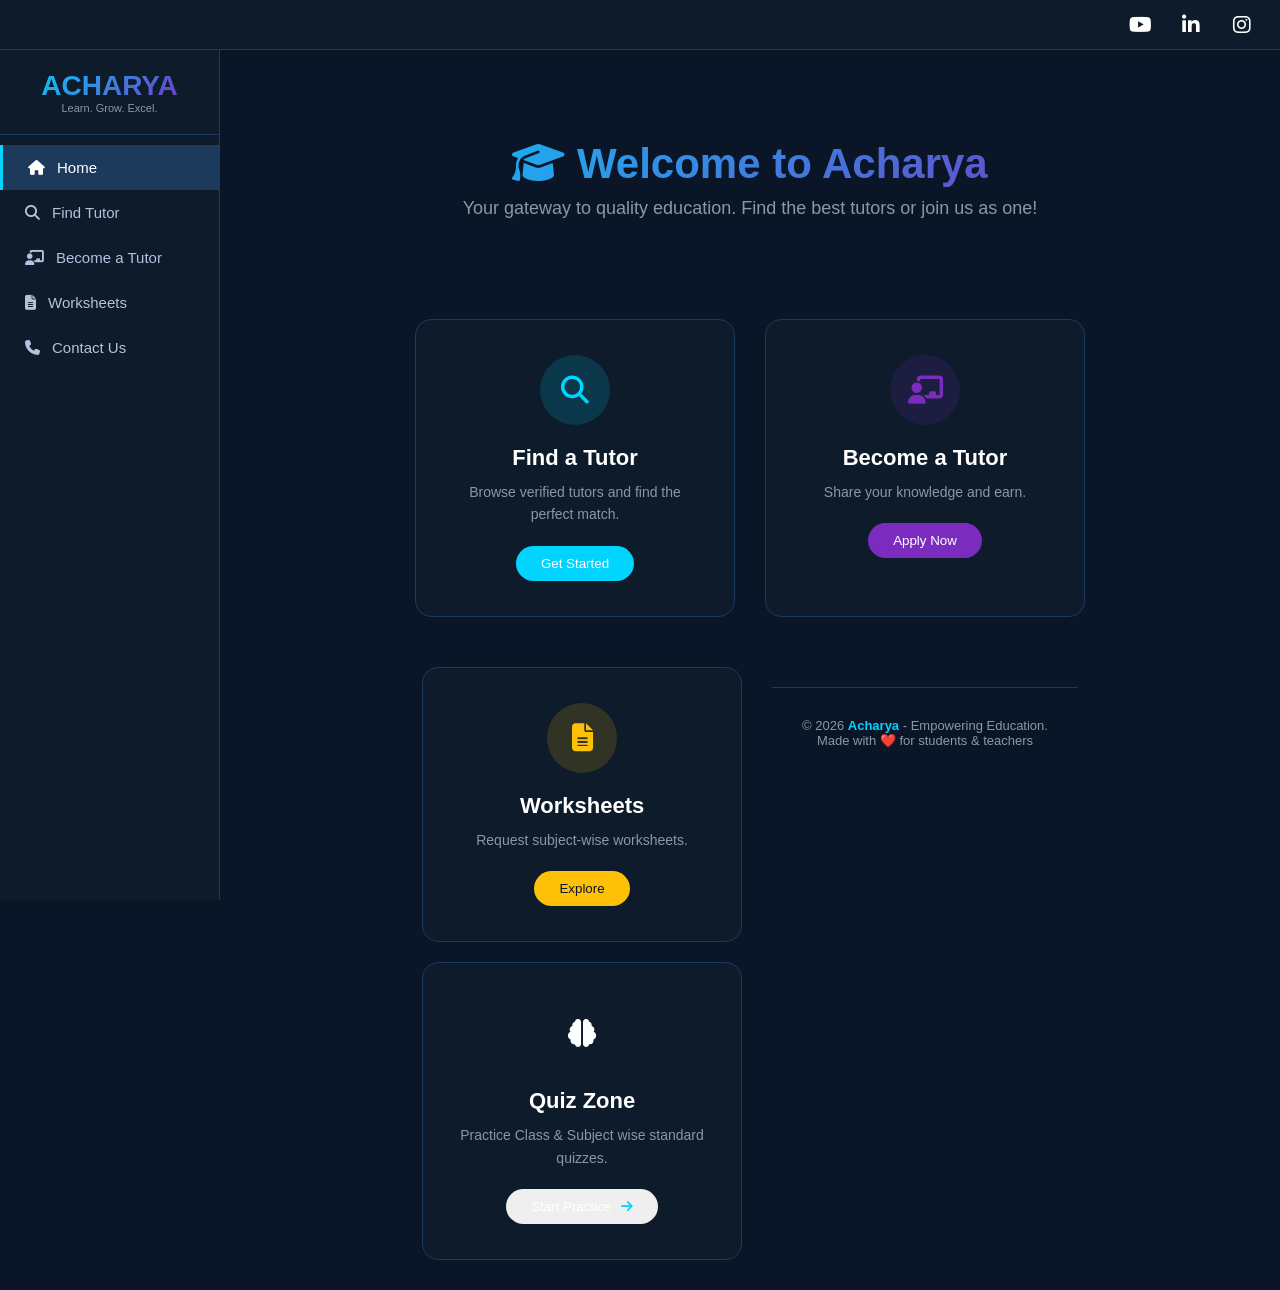
==== index.html @ 7b381f6d "Update index.html" ====
<!DOCTYPE html>
<html lang="en">
<head>
<meta charset="UTF-8">
<meta name="viewport" content="width=device-width, initial-scale=1.0">
<title>Acharya Tutors - Tutor in Lucknow & Online Tuition All Over India</title>
<meta name="description" content="Acharya Tutors provides trusted tutors in Lucknow and online tuition all over India for school students. Contact us for home tuition and study support.">
<link rel="stylesheet" href="https://cdnjs.cloudflare.com/ajax/libs/font-awesome/6.5.0/css/all.min.css">

<style>
*{margin:0;padding:0;box-sizing:border-box}
body{font-family:Segoe UI,Tahoma,sans-serif;background:#0a1628;color:#fff;min-height:100vh;overflow-x:hidden}
.top-bar{position:fixed;top:0;left:0;right:0;height:50px;background:#0d1b2a;display:flex;align-items:center;justify-content:flex-end;padding:0 20px;z-index:1000;border-bottom:1px solid #1b3a5c;gap:15px}
.top-bar a{color:#fff;font-size:20px;width:36px;height:36px;display:flex;align-items:center;justify-content:center;border-radius:50%;text-decoration:none}
.top-bar a:hover{transform:scale(1.2)}
.sidebar{position:fixed;left:0;top:50px;width:220px;height:calc(100vh - 50px);background:#0d1b2a;border-right:1px solid #1b3a5c;padding:20px 0;z-index:999;transition:.3s}
.logo{text-align:center;padding:0 20px 20px;border-bottom:1px solid #1b3a5c;margin-bottom:10px}
.logo h1{font-size:28px;background:linear-gradient(135deg,#00d4ff,#7b2cbf);-webkit-background-clip:text;-webkit-text-fill-color:transparent}
.logo p{font-size:11px;color:#8899a6}
.nav-item{display:flex;align-items:center;padding:14px 25px;cursor:pointer;color:#b0c4de;font-size:15px;gap:12px}
.nav-item:hover,.nav-item.active{background:#1b3a5c;color:#fff;border-left:3px solid #00d4ff}
.main-content{margin-left:220px;margin-top:50px;padding:30px;min-height:calc(100vh - 50px)}
.section{display:none}
.section.active{display:block}
.hero{text-align:center;padding:60px 20px}
.hero h2{font-size:42px;margin-bottom:10px;background:linear-gradient(135deg,#00d4ff,#7b2cbf);-webkit-background-clip:text;-webkit-text-fill-color:transparent}
.hero p{font-size:18px;color:#8899a6;margin-bottom:40px}
.cards-container{display:flex;justify-content:center;gap:30px;flex-wrap:wrap}
.card{background:#0d1b2a;border:1px solid #1b3a5c;border-radius:16px;padding:35px 30px;width:320px;text-align:center;cursor:pointer}
.card:hover{transform:translateY(-8px);border-color:#00d4ff}
.card-icon{width:70px;height:70px;border-radius:50%;display:flex;align-items:center;justify-content:center;margin:0 auto 20px;font-size:28px}
.card-find .card-icon{background:rgba(0,212,255,.15);color:#00d4ff}
.card-become .card-icon{background:rgba(123,44,191,.15);color:#7b2cbf}
.card-worksheet .card-icon{background:rgba(255,193,7,.15);color:#ffc107}
.card h3{font-size:22px;margin-bottom:10px}
.card p{color:#8899a6;font-size:14px;line-height:1.6}
.card-btn{margin-top:20px;padding:10px 25px;border:none;border-radius:25px;color:#fff;cursor:pointer}
.card-find .card-btn{background:#00d4ff}
.card-become .card-btn{background:#7b2cbf}
.card-worksheet .card-btn{background:#ffc107;color:#0a1628}
.form-container{max-width:500px;margin:0 auto;background:#0d1b2a;border:1px solid #1b3a5c;border-radius:16px;padding:35px}
.form-container h2{text-align:center;margin-bottom:25px;font-size:26px}
.form-group{margin-bottom:18px}
.form-group label{display:block;margin-bottom:6px;color:#b0c4de;font-size:14px}
.form-group input,.form-group select,.form-group textarea{width:100%;padding:12px 15px;border:1px solid #1b3a5c;border-radius:10px;background:#0a1628;color:#fff;font-size:14px}
.form-group textarea{min-height:80px}
.subjects-box{display:flex;flex-direction:column;gap:10px}
.subjects-box label{display:flex;align-items:center;justify-content:space-between;width:100%;padding:10px 12px;background:#0a1628;border:1px solid #1b3a5c;border-radius:10px;color:#fff}
.subjects-box input[type="checkbox"]{width:18px;height:18px}
.submit-btn{width:100%;padding:14px;border:none;border-radius:10px;background:linear-gradient(135deg,#00d4ff,#7b2cbf);color:#fff;font-size:16px;font-weight:600;cursor:pointer;margin-top:10px}
.back-btn{display:inline-flex;align-items:center;gap:8px;color:#8899a6;cursor:pointer;margin-bottom:20px;font-size:14px}
.worksheet-hero{text-align:center;padding:40px 20px}
.worksheet-hero h2{font-size:36px;margin-bottom:10px}
.worksheet-hero p{color:#8899a6;margin-bottom:30px}
.subjects-grid{display:grid;grid-template-columns:repeat(auto-fit,minmax(150px,1fr));gap:15px;max-width:900px;margin:0 auto 30px}
.subject-card{background:#0d1b2a;border:1px solid #1b3a5c;border-radius:12px;padding:20px;text-align:center;cursor:pointer}
.subject-card:hover{border-color:#ffc107;transform:scale(1.05)}
.subject-card i{font-size:28px;margin-bottom:8px;display:block}
.menu-toggle{display:none;position:fixed;top:55px;left:15px;z-index:1001;background:#1b3a5c;border:none;color:#fff;width:40px;height:40px;border-radius:8px;font-size:18px}
.footer{text-align:center;padding:30px;color:#8899a6;font-size:13px;border-top:1px solid #1b3a5c;margin-top:40px}
@media(max-width:768px){
.sidebar{transform:translateX(-100%)}
.sidebar.open{transform:translateX(0)}
.main-content{margin-left:0;padding:80px 15px 25px}
.menu-toggle{display:flex;align-items:center;justify-content:center}
.hero h2{font-size:28px}
.card{width:100%;max-width:350px}
}
</style>
</head>

<body>

<div class="top-bar">
<a href="https://youtube.com" target="_blank"><i class="fab fa-youtube"></i></a>
<a href="https://linkedin.com" target="_blank"><i class="fab fa-linkedin-in"></i></a>
<a href="https://instagram.com" target="_blank"><i class="fab fa-instagram"></i></a>
</div>

<button class="menu-toggle" onclick="toggleSidebar()"><i class="fas fa-bars"></i></button>

<div class="sidebar" id="sidebar">
<div class="logo"><h1>ACHARYA</h1><p>Learn. Grow. Excel.</p></div>
<div class="nav-item active" onclick="showSection('home')"><i class="fas fa-home"></i> Home</div>
<div class="nav-item" onclick="showSection('find-tutor')"><i class="fas fa-search"></i> Find Tutor</div>
<div class="nav-item" onclick="showSection('become-tutor')"><i class="fas fa-chalkboard-teacher"></i> Become a Tutor</div>
<div class="nav-item" onclick="showSection('worksheet')"><i class="fas fa-file-alt"></i> Worksheets</div>
<div class="nav-item" onclick="showSection('contact')"><i class="fas fa-phone"></i> Contact Us</div>
</div>

<div class="main-content">

<div class="section active" id="home">
<div class="hero">
<h2><i class="fas fa-graduation-cap"></i> Welcome to Acharya</h2>
<p>Your gateway to quality education. Find the best tutors or join us as one!</p>
</div>

<div class="cards-container">
<div class="card card-find" onclick="showSection('find-tutor')">
<div class="card-icon"><i class="fas fa-search"></i></div>
<h3>Find a Tutor</h3>
<p>Browse verified tutors and find the perfect match.</p>
<button class="card-btn">Get Started</button>
</div>

<div class="card card-become" onclick="showSection('become-tutor')">
<div class="card-icon"><i class="fas fa-chalkboard-teacher"></i></div>
<h3>Become a Tutor</h3>
<p>Share your knowledge and earn.</p>
<button class="card-btn">Apply Now</button>
</div>

<div class="services-grid" style="display: grid; grid-template-columns: repeat(auto-fit, minmax(250px, 1fr)); gap: 20px; margin-top: 20px;">
        
        <div class="card card-worksheet" onclick="showSection('worksheet')">
            <div class="card-icon"><i class="fas fa-file-alt"></i></div>
            <h3>Worksheets</h3>
            <p>Request subject-wise worksheets.</p>
            <button class="card-btn">Explore</button>
        </div>

        <div class="card card-quiz" onclick="window.location.href='quiz-portal.html'">
            <div class="card-icon"><i class="fas fa-brain"></i></div>
            <h3>Quiz Zone</h3>
            <p>Practice Class & Subject wise standard quizzes.</p>
            <button class="card-btn">Start Practice <i class="fas fa-arrow-right" style="margin-left: 6px; color: #00d4ff;"></i></button>
        </div>

    </div>
<div class="section" id="find-tutor">
<div class="back-btn" onclick="showSection('home')"><i class="fas fa-arrow-left"></i> Back to Home</div>
<div class="form-container">
<h2><i class="fas fa-search" style="color:#00d4ff"></i> Find a Tutor</h2>

<form onsubmit="handleFindTutor(event)">
<div class="form-group"><label>Your Name</label><input type="text" id="ft-name" required></div>
<div class="form-group"><label>Mobile Number</label><input type="tel" id="ft-mobile" required></div>

<div class="form-group">
<label>Subject Required</label>
<div class="subjects-box">
<label>Mathematics <input type="checkbox" name="ft_subject" value="Mathematics"></label>
<label>Science <input type="checkbox" name="ft_subject" value="Science"></label>
<label>English <input type="checkbox" name="ft_subject" value="English"></label>
<label>Hindi <input type="checkbox" name="ft_subject" value="Hindi"></label>
<label>Social Science <input type="checkbox" name="ft_subject" value="Social Science"></label>
<label>Computer Science <input type="checkbox" name="ft_subject" value="Computer Science"></label>
<label>Accounts <input type="checkbox" name="ft_subject" value="Accounts"></label>
<label>Commerce <input type="checkbox" name="ft_subject" value="Commerce"></label>
<label>Business Studies <input type="checkbox" name="ft_subject" value="Business Studies"></label>
<label>EVS <input type="checkbox" name="ft_subject" value="EVS"></label>
<label>Olympiad <input type="checkbox" name="ft_subject" value="Olympiad"></label>
<label>Competitive Exams <input type="checkbox" name="ft_subject" value="Competitive Exams"></label>
<label>Other <input type="checkbox" name="ft_subject" value="Other"></label>
</div>
</div>

<div class="form-group">
<label>Class / Grade / Exam</label>
<select id="ft-class" required>
<option value="">Select Class / Exam</option>
<option>Nursery</option>
<option>KG</option>
<option>Class 1-5</option>
<option>Class 6-8</option>
<option>Class 9-10</option>
<option>Class 11-12</option>
<option>IIT JEE</option>
<option>NEET</option>
<option>CUET</option>
<option>NDA</option>
<option>Olympiad</option>
<option>Competitive Exams</option>
<option>College</option>
<option>Other</option>
</select>
</div>

<div class="form-group"><label>Location / Address</label><input type="text" id="ft-location" required></div>
<div class="form-group"><label>Additional Requirements</label><textarea id="ft-message"></textarea></div>
<button type="submit" class="submit-btn"><i class="fab fa-whatsapp"></i> Apply via WhatsApp</button>
</form>
</div>
</div>

<div class="section" id="become-tutor">
<div class="back-btn" onclick="showSection('home')"><i class="fas fa-arrow-left"></i> Back to Home</div>
<div class="form-container">
<h2><i class="fas fa-chalkboard-teacher" style="color:#7b2cbf"></i> Become a Tutor</h2>

<form onsubmit="handleBecomeTutor(event)">
<div class="form-group"><label>Full Name</label><input type="text" id="bt-name" required></div>
<div class="form-group"><label>Mobile Number</label><input type="tel" id="bt-mobile" required></div>
<div class="form-group"><label>Email ID</label><input type="email" id="bt-email" required></div>

<div class="form-group">
<label>Highest Qualification</label>
<select id="bt-qualification" required>
<option value="">Select Qualification</option>
<option>12th Pass</option>
<option>Graduate</option>
<option>Post Graduate</option>
<option>B.Ed</option>
<option>M.Ed</option>
<option>PhD</option>
<option>Other</option>
</select>
</div>

<div class="form-group"><label>Subjects You Can Teach</label><input type="text" id="bt-subjects" required></div>
<div class="form-group"><label>Classes You Can Teach</label><input type="text" id="bt-classes" required></div>
<div class="form-group"><label>Your Location</label><input type="text" id="bt-location" required></div>
<div class="form-group"><label>About Yourself</label><textarea id="bt-about"></textarea></div>
<button type="submit" class="submit-btn"><i class="fab fa-whatsapp"></i> Apply via WhatsApp</button>
</form>
</div>
</div>

<div class="section" id="worksheet">
<div class="back-btn" onclick="showSection('home')"><i class="fas fa-arrow-left"></i> Back to Home</div>
<div class="worksheet-hero">
<h2><i class="fas fa-file-alt" style="color:#ffc107"></i> Worksheets</h2>
<p>Select subjects to request worksheets. We will send them via WhatsApp.</p>
</div>

<div class="subjects-grid">
<div class="subject-card" onclick="openWorksheetForm('Mathematics')"><i class="fas fa-calculator"></i><span>Mathematics</span></div>
<div class="subject-card" onclick="openWorksheetForm('Science')"><i class="fas fa-flask"></i><span>Science</span></div>
<div class="subject-card" onclick="openWorksheetForm('English')"><i class="fas fa-language"></i><span>English</span></div>
<div class="subject-card" onclick="openWorksheetForm('Hindi')"><i class="fas fa-font"></i><span>Hindi</span></div>
<div class="subject-card" onclick="openWorksheetForm('Social Science')"><i class="fas fa-globe-asia"></i><span>Social Science</span></div>
<div class="subject-card" onclick="openWorksheetForm('Computer')"><i class="fas fa-laptop-code"></i><span>Computer</span></div>
<div class="subject-card" onclick="openWorksheetForm('Accounts')"><i class="fas fa-calculator"></i><span>Accounts</span></div>
<div class="subject-card" onclick="openWorksheetForm('Commerce')"><i class="fas fa-store"></i><span>Commerce</span></div>
<div class="subject-card" onclick="openWorksheetForm('Business Studies')"><i class="fas fa-briefcase"></i><span>Business Studies</span></div>
<div class="subject-card" onclick="openWorksheetForm('EVS')"><i class="fas fa-leaf"></i><span>EVS</span></div>
<div class="subject-card" onclick="openWorksheetForm('Olympiad')"><i class="fas fa-medal"></i><span>Olympiad</span></div>
<div class="subject-card" onclick="openWorksheetForm('Competitive Exams')"><i class="fas fa-trophy"></i><span>Competitive Exams</span></div>
</div>

<div id="worksheet-form-container" class="form-container" style="display:none">
<h2>Request Worksheet</h2>
<form onsubmit="handleWorksheet(event)">
<div class="form-group"><label>Student Name</label><input type="text" id="ws-name" required></div>

<div class="form-group">
<label>Class / Exam</label>
<select id="ws-class" required>
<option value="">Select Class / Exam</option>
<option>Nursery</option>
<option>KG</option>
<option>Class 1</option>
<option>Class 2</option>
<option>Class 3</option>
<option>Class 4</option>
<option>Class 5</option>
<option>Class 6</option>
<option>Class 7</option>
<option>Class 8</option>
<option>Class 9</option>
<option>Class 10</option>
<option>Class 11</option>
<option>Class 12</option>
<option>IIT JEE</option>
<option>NEET</option>
<option>CUET</option>
<option>NDA</option>
<option>Olympiad</option>
<option>Competitive Exams</option>
<option>Other</option>
</select>
</div>

<div class="form-group"><label>School Name</label><input type="text" id="ws-school" required></div>
<div class="form-group"><label>Selected Subjects</label><input type="text" id="ws-subject" readonly required></div>
<div class="form-group"><label>Parent Mobile</label><input type="tel" id="ws-mobile" required></div>
<button type="submit" class="submit-btn"><i class="fab fa-whatsapp"></i> Send Request via WhatsApp</button>
</form>
</div>
</div>

<div class="section" id="contact">
<div class="back-btn" onclick="showSection('home')"><i class="fas fa-arrow-left"></i> Back to Home</div>
<div class="form-container">
<h2><i class="fas fa-phone" style="color:#00d4ff"></i> Contact Us</h2>
<div style="text-align:center">
<p style="color:#8899a6;margin-bottom:15px">Have questions? Reach out to us directly!</p>
<a href="https://wa.me/919196393002" target="_blank" style="display:inline-flex;align-items:center;gap:10px;background:#25d366;color:#fff;padding:12px 25px;border-radius:30px;text-decoration:none;font-weight:600">
<i class="fab fa-whatsapp"></i> Chat on WhatsApp
</a>
<p style="margin-top:20px;color:#8899a6">📞 +91 9196393002</p>
<p style="color:#8899a6">✉️ studywithacharya@gmail.com</p>
</div>
</div>
</div>

<div class="footer">
<p>© 2026 <strong style="color:#00d4ff">Acharya</strong> - Empowering Education.</p>
<p>Made with ❤️ for students & teachers</p>
</div>

</div>

<script>
const WHATSAPP_NUMBER = "919196393002";

function showSection(sectionId){
document.querySelectorAll('.section').forEach(s=>s.classList.remove('active'));
document.getElementById(sectionId).classList.add('active');
document.querySelectorAll('.nav-item').forEach(n=>n.classList.remove('active'));
const navMap={home:0,'find-tutor':1,'become-tutor':2,worksheet:3,contact:4};
const navItems=document.querySelectorAll('.nav-item');
if(navItems[navMap[sectionId]]) navItems[navMap[sectionId]].classList.add('active');
document.getElementById('sidebar').classList.remove('open');
window.scrollTo(0,0);
}

function toggleSidebar(){
document.getElementById('sidebar').classList.toggle('open');
}

function handleFindTutor(e){
e.preventDefault();
const name=document.getElementById('ft-name').value;
const mobile=document.getElementById('ft-mobile').value;
const subjects=Array.from(document.querySelectorAll('input[name="ft_subject"]:checked')).map(cb=>cb.value).join(', ');
const cls=document.getElementById('ft-class').value;
const location=document.getElementById('ft-location').value;
const message=document.getElementById('ft-message').value;

if(!subjects){
alert("Please select at least one subject");
return;
}

const text=`*Find Tutor Request - Acharya*

👤 *Name:* ${name}
📱 *Mobile:* ${mobile}
📚 *Subject:* ${subjects}
🏫 *Class / Exam:* ${cls}
📍 *Location:* ${location}
💬 *Requirements:* ${message || 'N/A'}

Please help me find a suitable tutor.`;

window.location.href="https://wa.me/"+WHATSAPP_NUMBER+"?text="+encodeURIComponent(text);
}

function handleBecomeTutor(e){
e.preventDefault();

const text=`*Become a Tutor Application - Acharya*

👤 *Name:* ${document.getElementById('bt-name').value}
📱 *Mobile:* ${document.getElementById('bt-mobile').value}
📧 *Email:* ${document.getElementById('bt-email').value}
🎓 *Qualification:* ${document.getElementById('bt-qualification').value}
📚 *Subjects:* ${document.getElementById('bt-subjects').value}
🏫 *Classes:* ${document.getElementById('bt-classes').value}
📍 *Location:* ${document.getElementById('bt-location').value}
💬 *About:* ${document.getElementById('bt-about').value || 'N/A'}

I want to join Acharya as a tutor.`;

window.location.href="https://wa.me/"+WHATSAPP_NUMBER+"?text="+encodeURIComponent(text);
}

let selectedWorksheetSubjects=[];

function openWorksheetForm(subject){
document.getElementById('worksheet-form-container').style.display='block';

if(selectedWorksheetSubjects.includes(subject)){
selectedWorksheetSubjects=selectedWorksheetSubjects.filter(s=>s!==subject);
}else{
selectedWorksheetSubjects.push(subject);
}

document.getElementById('ws-subject').value=selectedWorksheetSubjects.join(', ');
document.getElementById('worksheet-form-container').scrollIntoView({behavior:'smooth'});
}

function handleWorksheet(e){
e.preventDefault();

const text=`*Worksheet Request - Acharya*

👤 *Student Name:* ${document.getElementById('ws-name').value}
🏫 *Class / Exam:* ${document.getElementById('ws-class').value}
🏢 *School:* ${document.getElementById('ws-school').value}
📚 *Subject:* ${document.getElementById('ws-subject').value}
📱 *Parent Mobile:* ${document.getElementById('ws-mobile').value}

Please send the worksheet for the above details.`;

window.location.href="https://wa.me/"+WHATSAPP_NUMBER+"?text="+encodeURIComponent(text);
}
</script>

</body>
</html>
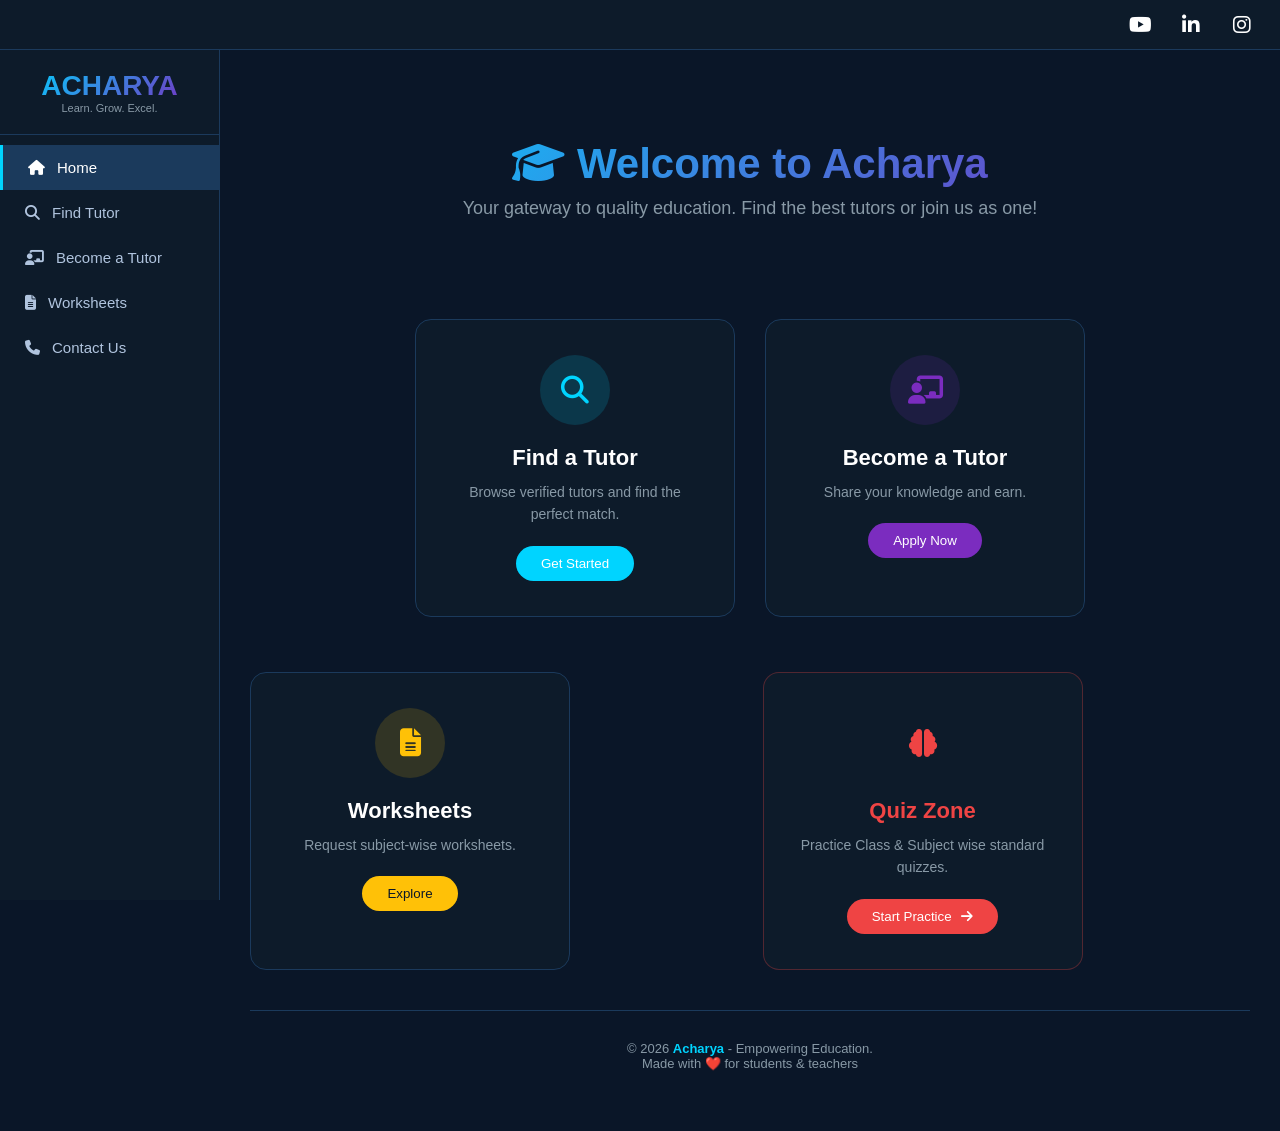
==== commit 85e44539: "Update index.html" ====
--- a/index.html
+++ b/index.html
@@ -110,21 +110,23 @@
 <p>Share your knowledge and earn.</p>
 <button class="card-btn">Apply Now</button>
 </div>
-
-<div class="services-grid" style="display: grid; grid-template-columns: repeat(auto-fit, minmax(250px, 1fr)); gap: 20px; margin-top: 20px;">
+<div style="display: grid; grid-template-columns: repeat(auto-fit, minmax(280px, 1fr)); gap: 25px; margin-top: 25px; width: 100%; box-sizing: border-box;">
         
-        <div class="card card-worksheet" onclick="showSection('worksheet')">
+        <div class="card card-worksheet" onclick="showSection('worksheet')" style="margin: 0;">
             <div class="card-icon"><i class="fas fa-file-alt"></i></div>
             <h3>Worksheets</h3>
             <p>Request subject-wise worksheets.</p>
             <button class="card-btn">Explore</button>
         </div>
 
-        <div class="card card-quiz" onclick="window.location.href='quiz-portal.html'">
-            <div class="card-icon"><i class="fas fa-brain"></i></div>
-            <h3>Quiz Zone</h3>
+        <div class="card card-quiz" onclick="window.location.href='quiz-portal.html'" style="margin: 0; border-color: rgba(239, 68, 68, 0.3);">
+            <div class="card-icon" style="color: #ef4444;"><i class="fas fa-brain"></i></div>
+            <h3 style="color: #ef4444; font-weight: bold;">Quiz Zone</h3>
             <p>Practice Class & Subject wise standard quizzes.</p>
-            <button class="card-btn">Start Practice <i class="fas fa-arrow-right" style="margin-left: 6px; color: #00d4ff;"></i></button>
+            <button class="card-btn" style="background: #ef4444; color: white;">Start Practice <i class="fas fa-arrow-right" style="margin-left: 6px; color: white;"></i></button>
+        </div>
+
+    </div>
         </div>
 
     </div>
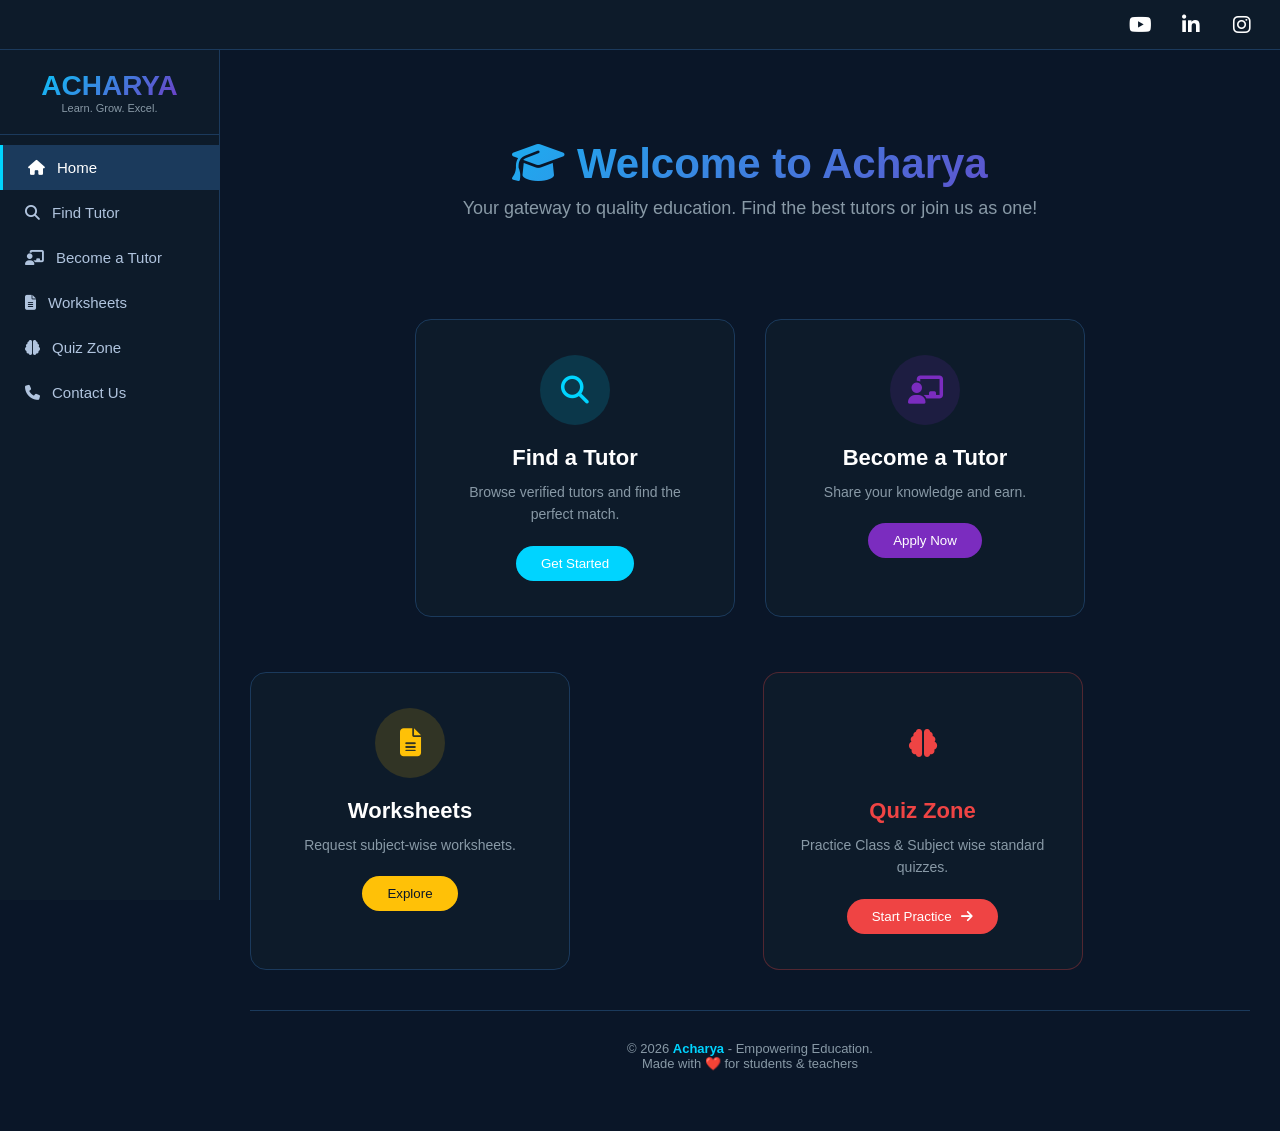
==== commit 0150224e: "Add full Class 4-12 quiz portal with 1400+ questions Link Quiz Zone to /quiz/, redirect quiz-portal." ====
--- a/index.html
+++ b/index.html
@@ -85,6 +85,7 @@
 <div class="nav-item" onclick="showSection('find-tutor')"><i class="fas fa-search"></i> Find Tutor</div>
 <div class="nav-item" onclick="showSection('become-tutor')"><i class="fas fa-chalkboard-teacher"></i> Become a Tutor</div>
 <div class="nav-item" onclick="showSection('worksheet')"><i class="fas fa-file-alt"></i> Worksheets</div>
+<div class="nav-item" onclick="window.location.href='quiz/'"><i class="fas fa-brain"></i> Quiz Zone</div>
 <div class="nav-item" onclick="showSection('contact')"><i class="fas fa-phone"></i> Contact Us</div>
 </div>
 
@@ -119,7 +120,7 @@
             <button class="card-btn">Explore</button>
         </div>
 
-        <div class="card card-quiz" onclick="window.location.href='quiz-portal.html'" style="margin: 0; border-color: rgba(239, 68, 68, 0.3);">
+        <div class="card card-quiz" onclick="window.location.href='quiz/'" style="margin: 0; border-color: rgba(239, 68, 68, 0.3);">
             <div class="card-icon" style="color: #ef4444;"><i class="fas fa-brain"></i></div>
             <h3 style="color: #ef4444; font-weight: bold;">Quiz Zone</h3>
             <p>Practice Class & Subject wise standard quizzes.</p>
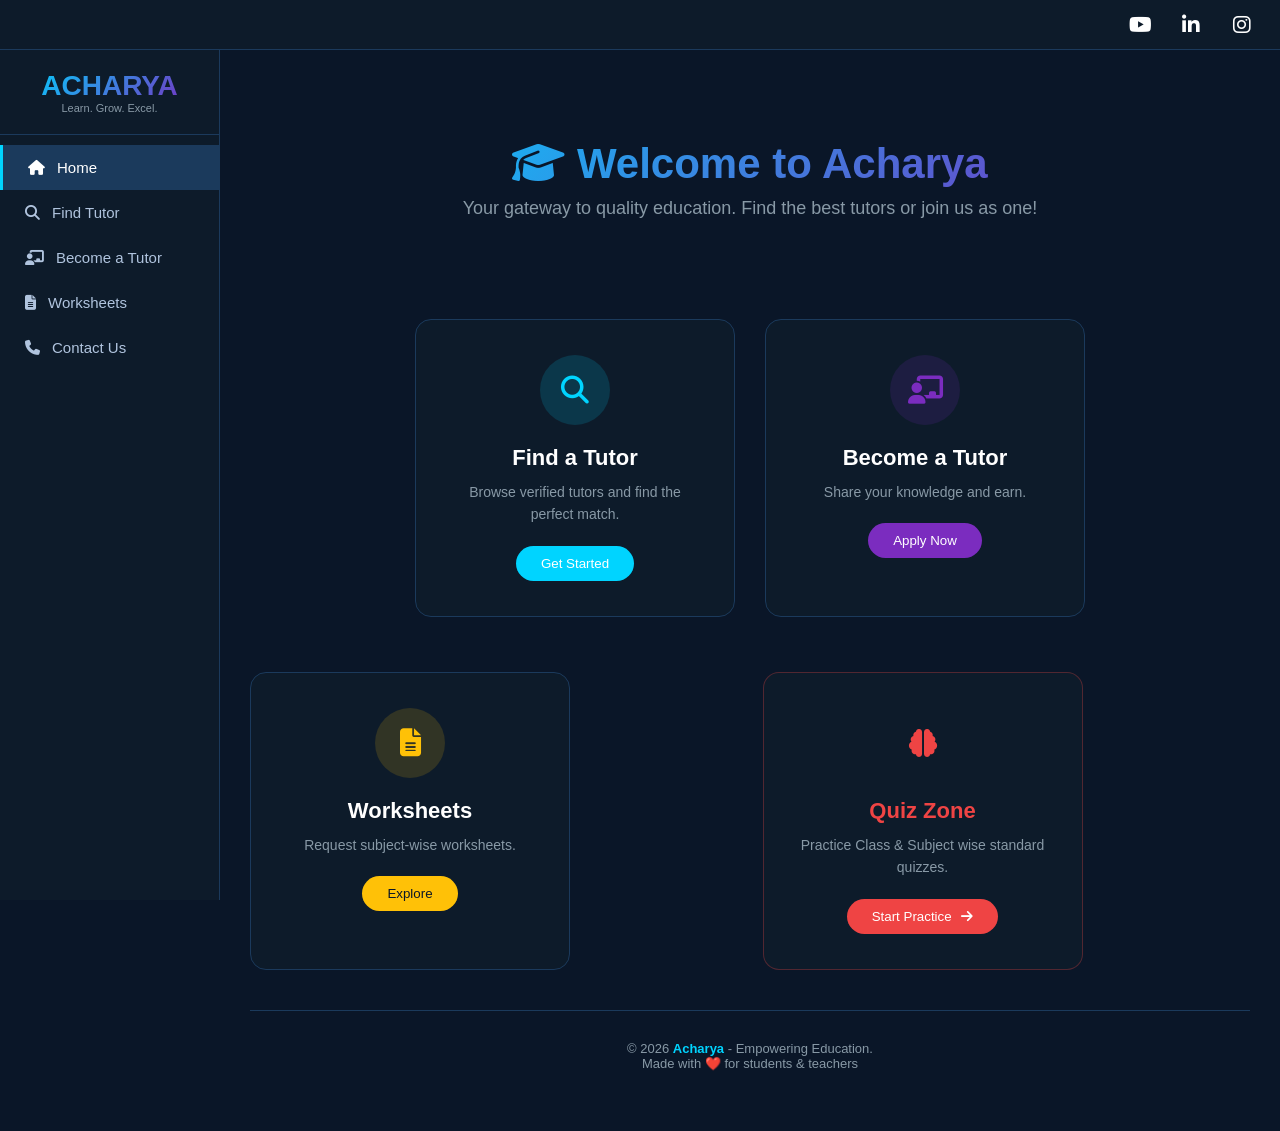
==== commit 502e4c6f: "Update index.html" ====
--- a/index.html
+++ b/index.html
@@ -5,6 +5,7 @@
 <meta name="viewport" content="width=device-width, initial-scale=1.0">
 <title>Acharya Tutors - Tutor in Lucknow & Online Tuition All Over India</title>
 <meta name="description" content="Acharya Tutors provides trusted tutors in Lucknow and online tuition all over India for school students. Contact us for home tuition and study support.">
+        <link rel="canonical" href="https://acharyatutors.in/" />
 <link rel="stylesheet" href="https://cdnjs.cloudflare.com/ajax/libs/font-awesome/6.5.0/css/all.min.css">
 
 <style>
@@ -85,7 +86,6 @@
 <div class="nav-item" onclick="showSection('find-tutor')"><i class="fas fa-search"></i> Find Tutor</div>
 <div class="nav-item" onclick="showSection('become-tutor')"><i class="fas fa-chalkboard-teacher"></i> Become a Tutor</div>
 <div class="nav-item" onclick="showSection('worksheet')"><i class="fas fa-file-alt"></i> Worksheets</div>
-<div class="nav-item" onclick="window.location.href='quiz/'"><i class="fas fa-brain"></i> Quiz Zone</div>
 <div class="nav-item" onclick="showSection('contact')"><i class="fas fa-phone"></i> Contact Us</div>
 </div>
 
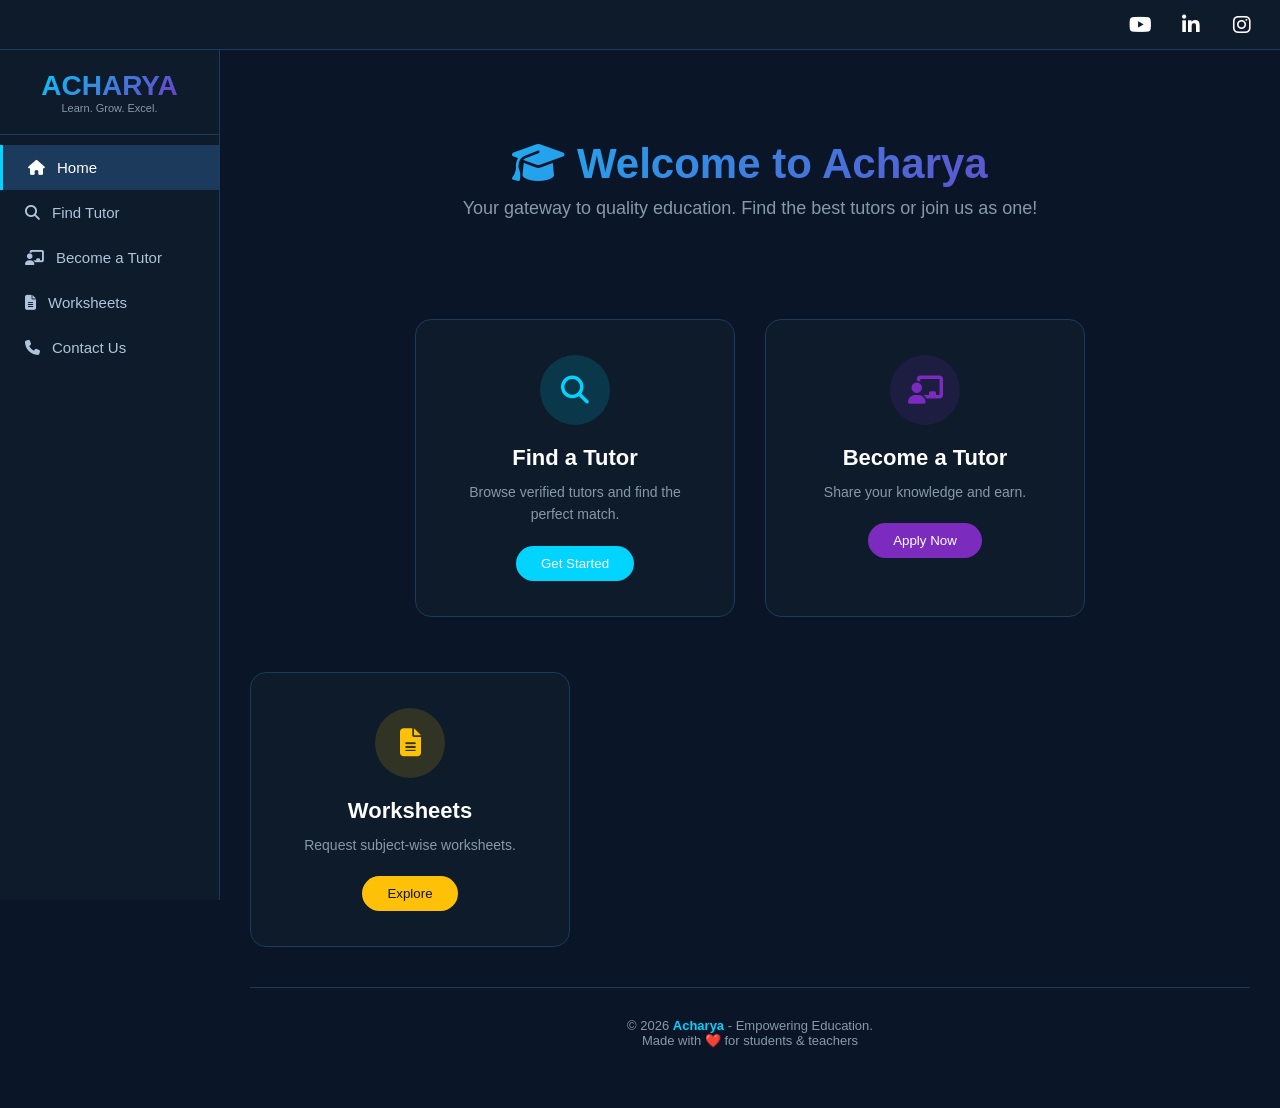
==== commit c42c33b1: "Update index.html" ====
--- a/index.html
+++ b/index.html
@@ -120,13 +120,6 @@
             <button class="card-btn">Explore</button>
         </div>
 
-        <div class="card card-quiz" onclick="window.location.href='quiz/'" style="margin: 0; border-color: rgba(239, 68, 68, 0.3);">
-            <div class="card-icon" style="color: #ef4444;"><i class="fas fa-brain"></i></div>
-            <h3 style="color: #ef4444; font-weight: bold;">Quiz Zone</h3>
-            <p>Practice Class & Subject wise standard quizzes.</p>
-            <button class="card-btn" style="background: #ef4444; color: white;">Start Practice <i class="fas fa-arrow-right" style="margin-left: 6px; color: white;"></i></button>
-        </div>
-
     </div>
         </div>
 
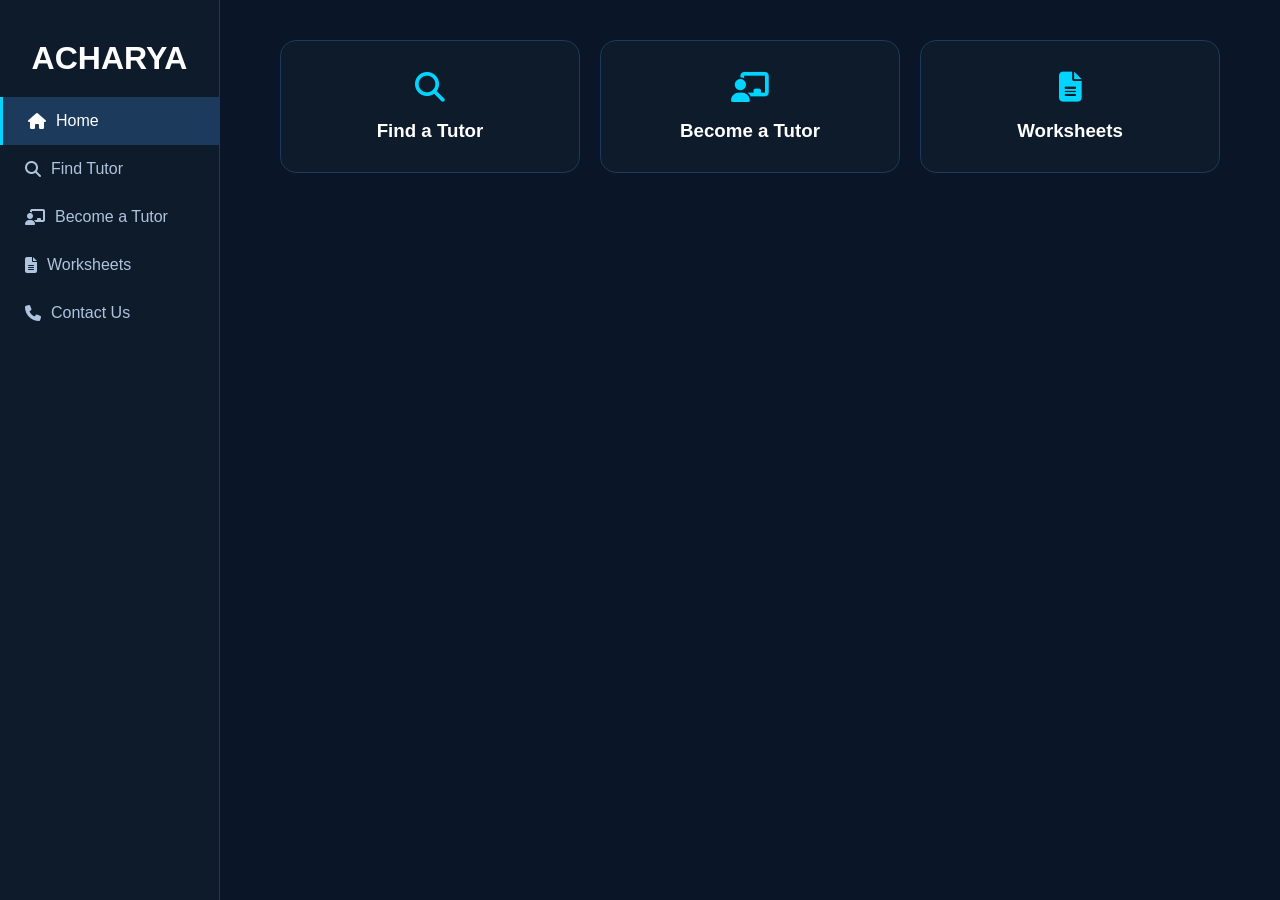
==== commit 0387c998: "Update index.html" ====
--- a/index.html
+++ b/index.html
@@ -3,397 +3,70 @@
 <head>
 <meta charset="UTF-8">
 <meta name="viewport" content="width=device-width, initial-scale=1.0">
-<title>Acharya Tutors - Tutor in Lucknow & Online Tuition All Over India</title>
-<meta name="description" content="Acharya Tutors provides trusted tutors in Lucknow and online tuition all over India for school students. Contact us for home tuition and study support.">
-        <link rel="canonical" href="https://acharyatutors.in/" />
+<title>Acharya Tutors</title>
 <link rel="stylesheet" href="https://cdnjs.cloudflare.com/ajax/libs/font-awesome/6.5.0/css/all.min.css">
-
 <style>
-*{margin:0;padding:0;box-sizing:border-box}
-body{font-family:Segoe UI,Tahoma,sans-serif;background:#0a1628;color:#fff;min-height:100vh;overflow-x:hidden}
-.top-bar{position:fixed;top:0;left:0;right:0;height:50px;background:#0d1b2a;display:flex;align-items:center;justify-content:flex-end;padding:0 20px;z-index:1000;border-bottom:1px solid #1b3a5c;gap:15px}
-.top-bar a{color:#fff;font-size:20px;width:36px;height:36px;display:flex;align-items:center;justify-content:center;border-radius:50%;text-decoration:none}
-.top-bar a:hover{transform:scale(1.2)}
-.sidebar{position:fixed;left:0;top:50px;width:220px;height:calc(100vh - 50px);background:#0d1b2a;border-right:1px solid #1b3a5c;padding:20px 0;z-index:999;transition:.3s}
-.logo{text-align:center;padding:0 20px 20px;border-bottom:1px solid #1b3a5c;margin-bottom:10px}
-.logo h1{font-size:28px;background:linear-gradient(135deg,#00d4ff,#7b2cbf);-webkit-background-clip:text;-webkit-text-fill-color:transparent}
-.logo p{font-size:11px;color:#8899a6}
-.nav-item{display:flex;align-items:center;padding:14px 25px;cursor:pointer;color:#b0c4de;font-size:15px;gap:12px}
-.nav-item:hover,.nav-item.active{background:#1b3a5c;color:#fff;border-left:3px solid #00d4ff}
-.main-content{margin-left:220px;margin-top:50px;padding:30px;min-height:calc(100vh - 50px)}
-.section{display:none}
-.section.active{display:block}
-.hero{text-align:center;padding:60px 20px}
-.hero h2{font-size:42px;margin-bottom:10px;background:linear-gradient(135deg,#00d4ff,#7b2cbf);-webkit-background-clip:text;-webkit-text-fill-color:transparent}
-.hero p{font-size:18px;color:#8899a6;margin-bottom:40px}
-.cards-container{display:flex;justify-content:center;gap:30px;flex-wrap:wrap}
-.card{background:#0d1b2a;border:1px solid #1b3a5c;border-radius:16px;padding:35px 30px;width:320px;text-align:center;cursor:pointer}
-.card:hover{transform:translateY(-8px);border-color:#00d4ff}
-.card-icon{width:70px;height:70px;border-radius:50%;display:flex;align-items:center;justify-content:center;margin:0 auto 20px;font-size:28px}
-.card-find .card-icon{background:rgba(0,212,255,.15);color:#00d4ff}
-.card-become .card-icon{background:rgba(123,44,191,.15);color:#7b2cbf}
-.card-worksheet .card-icon{background:rgba(255,193,7,.15);color:#ffc107}
-.card h3{font-size:22px;margin-bottom:10px}
-.card p{color:#8899a6;font-size:14px;line-height:1.6}
-.card-btn{margin-top:20px;padding:10px 25px;border:none;border-radius:25px;color:#fff;cursor:pointer}
-.card-find .card-btn{background:#00d4ff}
-.card-become .card-btn{background:#7b2cbf}
-.card-worksheet .card-btn{background:#ffc107;color:#0a1628}
-.form-container{max-width:500px;margin:0 auto;background:#0d1b2a;border:1px solid #1b3a5c;border-radius:16px;padding:35px}
-.form-container h2{text-align:center;margin-bottom:25px;font-size:26px}
-.form-group{margin-bottom:18px}
-.form-group label{display:block;margin-bottom:6px;color:#b0c4de;font-size:14px}
-.form-group input,.form-group select,.form-group textarea{width:100%;padding:12px 15px;border:1px solid #1b3a5c;border-radius:10px;background:#0a1628;color:#fff;font-size:14px}
-.form-group textarea{min-height:80px}
-.subjects-box{display:flex;flex-direction:column;gap:10px}
-.subjects-box label{display:flex;align-items:center;justify-content:space-between;width:100%;padding:10px 12px;background:#0a1628;border:1px solid #1b3a5c;border-radius:10px;color:#fff}
-.subjects-box input[type="checkbox"]{width:18px;height:18px}
-.submit-btn{width:100%;padding:14px;border:none;border-radius:10px;background:linear-gradient(135deg,#00d4ff,#7b2cbf);color:#fff;font-size:16px;font-weight:600;cursor:pointer;margin-top:10px}
-.back-btn{display:inline-flex;align-items:center;gap:8px;color:#8899a6;cursor:pointer;margin-bottom:20px;font-size:14px}
-.worksheet-hero{text-align:center;padding:40px 20px}
-.worksheet-hero h2{font-size:36px;margin-bottom:10px}
-.worksheet-hero p{color:#8899a6;margin-bottom:30px}
-.subjects-grid{display:grid;grid-template-columns:repeat(auto-fit,minmax(150px,1fr));gap:15px;max-width:900px;margin:0 auto 30px}
-.subject-card{background:#0d1b2a;border:1px solid #1b3a5c;border-radius:12px;padding:20px;text-align:center;cursor:pointer}
-.subject-card:hover{border-color:#ffc107;transform:scale(1.05)}
-.subject-card i{font-size:28px;margin-bottom:8px;display:block}
-.menu-toggle{display:none;position:fixed;top:55px;left:15px;z-index:1001;background:#1b3a5c;border:none;color:#fff;width:40px;height:40px;border-radius:8px;font-size:18px}
-.footer{text-align:center;padding:30px;color:#8899a6;font-size:13px;border-top:1px solid #1b3a5c;margin-top:40px}
-@media(max-width:768px){
-.sidebar{transform:translateX(-100%)}
-.sidebar.open{transform:translateX(0)}
-.main-content{margin-left:0;padding:80px 15px 25px}
-.menu-toggle{display:flex;align-items:center;justify-content:center}
-.hero h2{font-size:28px}
-.card{width:100%;max-width:350px}
-}
+    /* Basic CSS */
+    *{margin:0;padding:0;box-sizing:border-box}
+    body{font-family:Segoe UI,Tahoma,sans-serif;background:#0a1628;color:#fff;min-height:100vh}
+    .sidebar{position:fixed;left:0;top:0;width:220px;height:100vh;background:#0d1b2a;padding:20px 0;border-right:1px solid #1b3a5c}
+    .nav-item{padding:15px 25px;cursor:pointer;color:#b0c4de;display:flex;align-items:center;gap:10px}
+    .nav-item.active{background:#1b3a5c;color:#fff;border-left:3px solid #00d4ff}
+    .main-content{margin-left:220px;padding:40px}
+    .section{display:none}
+    .section.active{display:block}
+    .cards-container{display:flex;flex-wrap:wrap;justify-content:center;gap:20px}
+    .card{background:#0d1b2a;border:1px solid #1b3a5c;border-radius:16px;padding:30px;width:300px;text-align:center;cursor:pointer}
+    .card:hover{border-color:#00d4ff}
+    .card-icon{font-size:30px;margin-bottom:15px;color:#00d4ff}
+    .form-container{max-width:600px;margin:0 auto;background:#0d1b2a;padding:30px;border-radius:16px}
+    .submit-btn{width:100%;padding:12px;background:linear-gradient(135deg,#00d4ff,#7b2cbf);border:none;color:white;cursor:pointer;border-radius:8px;margin-top:10px}
 </style>
 </head>
-
 <body>
 
-<div class="top-bar">
-<a href="https://youtube.com" target="_blank"><i class="fab fa-youtube"></i></a>
-<a href="https://linkedin.com" target="_blank"><i class="fab fa-linkedin-in"></i></a>
-<a href="https://instagram.com" target="_blank"><i class="fab fa-instagram"></i></a>
-</div>
-
-<button class="menu-toggle" onclick="toggleSidebar()"><i class="fas fa-bars"></i></button>
-
-<div class="sidebar" id="sidebar">
-<div class="logo"><h1>ACHARYA</h1><p>Learn. Grow. Excel.</p></div>
-<div class="nav-item active" onclick="showSection('home')"><i class="fas fa-home"></i> Home</div>
-<div class="nav-item" onclick="showSection('find-tutor')"><i class="fas fa-search"></i> Find Tutor</div>
-<div class="nav-item" onclick="showSection('become-tutor')"><i class="fas fa-chalkboard-teacher"></i> Become a Tutor</div>
-<div class="nav-item" onclick="showSection('worksheet')"><i class="fas fa-file-alt"></i> Worksheets</div>
-<div class="nav-item" onclick="showSection('contact')"><i class="fas fa-phone"></i> Contact Us</div>
+<div class="sidebar">
+    <div style="text-align:center; padding:20px;"><h1>ACHARYA</h1></div>
+    <div class="nav-item active" onclick="showSection('home')"><i class="fas fa-home"></i> Home</div>
+    <div class="nav-item" onclick="showSection('find-tutor')"><i class="fas fa-search"></i> Find Tutor</div>
+    <div class="nav-item" onclick="showSection('become-tutor')"><i class="fas fa-chalkboard-teacher"></i> Become a Tutor</div>
+    <div class="nav-item" onclick="showSection('worksheet')"><i class="fas fa-file-alt"></i> Worksheets</div>
+    <div class="nav-item" onclick="showSection('contact')"><i class="fas fa-phone"></i> Contact Us</div>
 </div>
 
 <div class="main-content">
+    <div id="home" class="section active">
+        <div class="cards-container">
+            <div class="card" onclick="showSection('find-tutor')"><div class="card-icon"><i class="fas fa-search"></i></div><h3>Find a Tutor</h3></div>
+            <div class="card" onclick="showSection('become-tutor')"><div class="card-icon"><i class="fas fa-chalkboard-teacher"></i></div><h3>Become a Tutor</h3></div>
+            <div class="card" onclick="showSection('worksheet')"><div class="card-icon"><i class="fas fa-file-alt"></i></div><h3>Worksheets</h3></div>
+        </div>
+    </div>
 
-<div class="section active" id="home">
-<div class="hero">
-<h2><i class="fas fa-graduation-cap"></i> Welcome to Acharya</h2>
-<p>Your gateway to quality education. Find the best tutors or join us as one!</p>
-</div>
+    <div id="find-tutor" class="section">
+        <div class="form-container"><h2>Find a Tutor</h2><form><input type="text" placeholder="Name" style="width:100%;padding:10px;margin:10px 0;"><button class="submit-btn">Apply</button></form></div>
+    </div>
 
-<div class="cards-container">
-<div class="card card-find" onclick="showSection('find-tutor')">
-<div class="card-icon"><i class="fas fa-search"></i></div>
-<h3>Find a Tutor</h3>
-<p>Browse verified tutors and find the perfect match.</p>
-<button class="card-btn">Get Started</button>
-</div>
+    <div id="become-tutor" class="section">
+        <div class="form-container"><h2>Become a Tutor</h2><form><input type="text" placeholder="Name" style="width:100%;padding:10px;margin:10px 0;"><button class="submit-btn">Apply</button></form></div>
+    </div>
 
-<div class="card card-become" onclick="showSection('become-tutor')">
-<div class="card-icon"><i class="fas fa-chalkboard-teacher"></i></div>
-<h3>Become a Tutor</h3>
-<p>Share your knowledge and earn.</p>
-<button class="card-btn">Apply Now</button>
-</div>
-<div style="display: grid; grid-template-columns: repeat(auto-fit, minmax(280px, 1fr)); gap: 25px; margin-top: 25px; width: 100%; box-sizing: border-box;">
-        
-        <div class="card card-worksheet" onclick="showSection('worksheet')" style="margin: 0;">
-            <div class="card-icon"><i class="fas fa-file-alt"></i></div>
-            <h3>Worksheets</h3>
-            <p>Request subject-wise worksheets.</p>
-            <button class="card-btn">Explore</button>
-        </div>
+    <div id="worksheet" class="section">
+        <div class="form-container"><h2>Worksheets</h2><p>Request subject-wise worksheets here.</p></div>
+    </div>
 
+    <div id="contact" class="section">
+        <div class="form-container"><h2>Contact Us</h2><p>+91 9196393002</p></div>
     </div>
-        </div>
-
-    </div>
-<div class="section" id="find-tutor">
-<div class="back-btn" onclick="showSection('home')"><i class="fas fa-arrow-left"></i> Back to Home</div>
-<div class="form-container">
-<h2><i class="fas fa-search" style="color:#00d4ff"></i> Find a Tutor</h2>
-
-<form onsubmit="handleFindTutor(event)">
-<div class="form-group"><label>Your Name</label><input type="text" id="ft-name" required></div>
-<div class="form-group"><label>Mobile Number</label><input type="tel" id="ft-mobile" required></div>
-
-<div class="form-group">
-<label>Subject Required</label>
-<div class="subjects-box">
-<label>Mathematics <input type="checkbox" name="ft_subject" value="Mathematics"></label>
-<label>Science <input type="checkbox" name="ft_subject" value="Science"></label>
-<label>English <input type="checkbox" name="ft_subject" value="English"></label>
-<label>Hindi <input type="checkbox" name="ft_subject" value="Hindi"></label>
-<label>Social Science <input type="checkbox" name="ft_subject" value="Social Science"></label>
-<label>Computer Science <input type="checkbox" name="ft_subject" value="Computer Science"></label>
-<label>Accounts <input type="checkbox" name="ft_subject" value="Accounts"></label>
-<label>Commerce <input type="checkbox" name="ft_subject" value="Commerce"></label>
-<label>Business Studies <input type="checkbox" name="ft_subject" value="Business Studies"></label>
-<label>EVS <input type="checkbox" name="ft_subject" value="EVS"></label>
-<label>Olympiad <input type="checkbox" name="ft_subject" value="Olympiad"></label>
-<label>Competitive Exams <input type="checkbox" name="ft_subject" value="Competitive Exams"></label>
-<label>Other <input type="checkbox" name="ft_subject" value="Other"></label>
-</div>
-</div>
-
-<div class="form-group">
-<label>Class / Grade / Exam</label>
-<select id="ft-class" required>
-<option value="">Select Class / Exam</option>
-<option>Nursery</option>
-<option>KG</option>
-<option>Class 1-5</option>
-<option>Class 6-8</option>
-<option>Class 9-10</option>
-<option>Class 11-12</option>
-<option>IIT JEE</option>
-<option>NEET</option>
-<option>CUET</option>
-<option>NDA</option>
-<option>Olympiad</option>
-<option>Competitive Exams</option>
-<option>College</option>
-<option>Other</option>
-</select>
-</div>
-
-<div class="form-group"><label>Location / Address</label><input type="text" id="ft-location" required></div>
-<div class="form-group"><label>Additional Requirements</label><textarea id="ft-message"></textarea></div>
-<button type="submit" class="submit-btn"><i class="fab fa-whatsapp"></i> Apply via WhatsApp</button>
-</form>
-</div>
-</div>
-
-<div class="section" id="become-tutor">
-<div class="back-btn" onclick="showSection('home')"><i class="fas fa-arrow-left"></i> Back to Home</div>
-<div class="form-container">
-<h2><i class="fas fa-chalkboard-teacher" style="color:#7b2cbf"></i> Become a Tutor</h2>
-
-<form onsubmit="handleBecomeTutor(event)">
-<div class="form-group"><label>Full Name</label><input type="text" id="bt-name" required></div>
-<div class="form-group"><label>Mobile Number</label><input type="tel" id="bt-mobile" required></div>
-<div class="form-group"><label>Email ID</label><input type="email" id="bt-email" required></div>
-
-<div class="form-group">
-<label>Highest Qualification</label>
-<select id="bt-qualification" required>
-<option value="">Select Qualification</option>
-<option>12th Pass</option>
-<option>Graduate</option>
-<option>Post Graduate</option>
-<option>B.Ed</option>
-<option>M.Ed</option>
-<option>PhD</option>
-<option>Other</option>
-</select>
-</div>
-
-<div class="form-group"><label>Subjects You Can Teach</label><input type="text" id="bt-subjects" required></div>
-<div class="form-group"><label>Classes You Can Teach</label><input type="text" id="bt-classes" required></div>
-<div class="form-group"><label>Your Location</label><input type="text" id="bt-location" required></div>
-<div class="form-group"><label>About Yourself</label><textarea id="bt-about"></textarea></div>
-<button type="submit" class="submit-btn"><i class="fab fa-whatsapp"></i> Apply via WhatsApp</button>
-</form>
-</div>
-</div>
-
-<div class="section" id="worksheet">
-<div class="back-btn" onclick="showSection('home')"><i class="fas fa-arrow-left"></i> Back to Home</div>
-<div class="worksheet-hero">
-<h2><i class="fas fa-file-alt" style="color:#ffc107"></i> Worksheets</h2>
-<p>Select subjects to request worksheets. We will send them via WhatsApp.</p>
-</div>
-
-<div class="subjects-grid">
-<div class="subject-card" onclick="openWorksheetForm('Mathematics')"><i class="fas fa-calculator"></i><span>Mathematics</span></div>
-<div class="subject-card" onclick="openWorksheetForm('Science')"><i class="fas fa-flask"></i><span>Science</span></div>
-<div class="subject-card" onclick="openWorksheetForm('English')"><i class="fas fa-language"></i><span>English</span></div>
-<div class="subject-card" onclick="openWorksheetForm('Hindi')"><i class="fas fa-font"></i><span>Hindi</span></div>
-<div class="subject-card" onclick="openWorksheetForm('Social Science')"><i class="fas fa-globe-asia"></i><span>Social Science</span></div>
-<div class="subject-card" onclick="openWorksheetForm('Computer')"><i class="fas fa-laptop-code"></i><span>Computer</span></div>
-<div class="subject-card" onclick="openWorksheetForm('Accounts')"><i class="fas fa-calculator"></i><span>Accounts</span></div>
-<div class="subject-card" onclick="openWorksheetForm('Commerce')"><i class="fas fa-store"></i><span>Commerce</span></div>
-<div class="subject-card" onclick="openWorksheetForm('Business Studies')"><i class="fas fa-briefcase"></i><span>Business Studies</span></div>
-<div class="subject-card" onclick="openWorksheetForm('EVS')"><i class="fas fa-leaf"></i><span>EVS</span></div>
-<div class="subject-card" onclick="openWorksheetForm('Olympiad')"><i class="fas fa-medal"></i><span>Olympiad</span></div>
-<div class="subject-card" onclick="openWorksheetForm('Competitive Exams')"><i class="fas fa-trophy"></i><span>Competitive Exams</span></div>
-</div>
-
-<div id="worksheet-form-container" class="form-container" style="display:none">
-<h2>Request Worksheet</h2>
-<form onsubmit="handleWorksheet(event)">
-<div class="form-group"><label>Student Name</label><input type="text" id="ws-name" required></div>
-
-<div class="form-group">
-<label>Class / Exam</label>
-<select id="ws-class" required>
-<option value="">Select Class / Exam</option>
-<option>Nursery</option>
-<option>KG</option>
-<option>Class 1</option>
-<option>Class 2</option>
-<option>Class 3</option>
-<option>Class 4</option>
-<option>Class 5</option>
-<option>Class 6</option>
-<option>Class 7</option>
-<option>Class 8</option>
-<option>Class 9</option>
-<option>Class 10</option>
-<option>Class 11</option>
-<option>Class 12</option>
-<option>IIT JEE</option>
-<option>NEET</option>
-<option>CUET</option>
-<option>NDA</option>
-<option>Olympiad</option>
-<option>Competitive Exams</option>
-<option>Other</option>
-</select>
-</div>
-
-<div class="form-group"><label>School Name</label><input type="text" id="ws-school" required></div>
-<div class="form-group"><label>Selected Subjects</label><input type="text" id="ws-subject" readonly required></div>
-<div class="form-group"><label>Parent Mobile</label><input type="tel" id="ws-mobile" required></div>
-<button type="submit" class="submit-btn"><i class="fab fa-whatsapp"></i> Send Request via WhatsApp</button>
-</form>
-</div>
-</div>
-
-<div class="section" id="contact">
-<div class="back-btn" onclick="showSection('home')"><i class="fas fa-arrow-left"></i> Back to Home</div>
-<div class="form-container">
-<h2><i class="fas fa-phone" style="color:#00d4ff"></i> Contact Us</h2>
-<div style="text-align:center">
-<p style="color:#8899a6;margin-bottom:15px">Have questions? Reach out to us directly!</p>
-<a href="https://wa.me/919196393002" target="_blank" style="display:inline-flex;align-items:center;gap:10px;background:#25d366;color:#fff;padding:12px 25px;border-radius:30px;text-decoration:none;font-weight:600">
-<i class="fab fa-whatsapp"></i> Chat on WhatsApp
-</a>
-<p style="margin-top:20px;color:#8899a6">📞 +91 9196393002</p>
-<p style="color:#8899a6">✉️ studywithacharya@gmail.com</p>
-</div>
-</div>
-</div>
-
-<div class="footer">
-<p>© 2026 <strong style="color:#00d4ff">Acharya</strong> - Empowering Education.</p>
-<p>Made with ❤️ for students & teachers</p>
-</div>
-
 </div>
 
 <script>
-const WHATSAPP_NUMBER = "919196393002";
-
-function showSection(sectionId){
-document.querySelectorAll('.section').forEach(s=>s.classList.remove('active'));
-document.getElementById(sectionId).classList.add('active');
-document.querySelectorAll('.nav-item').forEach(n=>n.classList.remove('active'));
-const navMap={home:0,'find-tutor':1,'become-tutor':2,worksheet:3,contact:4};
-const navItems=document.querySelectorAll('.nav-item');
-if(navItems[navMap[sectionId]]) navItems[navMap[sectionId]].classList.add('active');
-document.getElementById('sidebar').classList.remove('open');
-window.scrollTo(0,0);
-}
-
-function toggleSidebar(){
-document.getElementById('sidebar').classList.toggle('open');
-}
-
-function handleFindTutor(e){
-e.preventDefault();
-const name=document.getElementById('ft-name').value;
-const mobile=document.getElementById('ft-mobile').value;
-const subjects=Array.from(document.querySelectorAll('input[name="ft_subject"]:checked')).map(cb=>cb.value).join(', ');
-const cls=document.getElementById('ft-class').value;
-const location=document.getElementById('ft-location').value;
-const message=document.getElementById('ft-message').value;
-
-if(!subjects){
-alert("Please select at least one subject");
-return;
-}
-
-const text=`*Find Tutor Request - Acharya*
-
-👤 *Name:* ${name}
-📱 *Mobile:* ${mobile}
-📚 *Subject:* ${subjects}
-🏫 *Class / Exam:* ${cls}
-📍 *Location:* ${location}
-💬 *Requirements:* ${message || 'N/A'}
-
-Please help me find a suitable tutor.`;
-
-window.location.href="https://wa.me/"+WHATSAPP_NUMBER+"?text="+encodeURIComponent(text);
-}
-
-function handleBecomeTutor(e){
-e.preventDefault();
-
-const text=`*Become a Tutor Application - Acharya*
-
-👤 *Name:* ${document.getElementById('bt-name').value}
-📱 *Mobile:* ${document.getElementById('bt-mobile').value}
-📧 *Email:* ${document.getElementById('bt-email').value}
-🎓 *Qualification:* ${document.getElementById('bt-qualification').value}
-📚 *Subjects:* ${document.getElementById('bt-subjects').value}
-🏫 *Classes:* ${document.getElementById('bt-classes').value}
-📍 *Location:* ${document.getElementById('bt-location').value}
-💬 *About:* ${document.getElementById('bt-about').value || 'N/A'}
-
-I want to join Acharya as a tutor.`;
-
-window.location.href="https://wa.me/"+WHATSAPP_NUMBER+"?text="+encodeURIComponent(text);
-}
-
-let selectedWorksheetSubjects=[];
-
-function openWorksheetForm(subject){
-document.getElementById('worksheet-form-container').style.display='block';
-
-if(selectedWorksheetSubjects.includes(subject)){
-selectedWorksheetSubjects=selectedWorksheetSubjects.filter(s=>s!==subject);
-}else{
-selectedWorksheetSubjects.push(subject);
-}
-
-document.getElementById('ws-subject').value=selectedWorksheetSubjects.join(', ');
-document.getElementById('worksheet-form-container').scrollIntoView({behavior:'smooth'});
-}
-
-function handleWorksheet(e){
-e.preventDefault();
-
-const text=`*Worksheet Request - Acharya*
-
-👤 *Student Name:* ${document.getElementById('ws-name').value}
-🏫 *Class / Exam:* ${document.getElementById('ws-class').value}
-🏢 *School:* ${document.getElementById('ws-school').value}
-📚 *Subject:* ${document.getElementById('ws-subject').value}
-📱 *Parent Mobile:* ${document.getElementById('ws-mobile').value}
-
-Please send the worksheet for the above details.`;
-
-window.location.href="https://wa.me/"+WHATSAPP_NUMBER+"?text="+encodeURIComponent(text);
-}
+    function showSection(id) {
+        document.querySelectorAll('.section').forEach(s => s.classList.remove('active'));
+        document.querySelectorAll('.nav-item').forEach(n => n.classList.remove('active'));
+        document.getElementById(id).classList.add('active');
+        event.currentTarget.classList.add('active');
+    }
 </script>
-
 </body>
 </html>
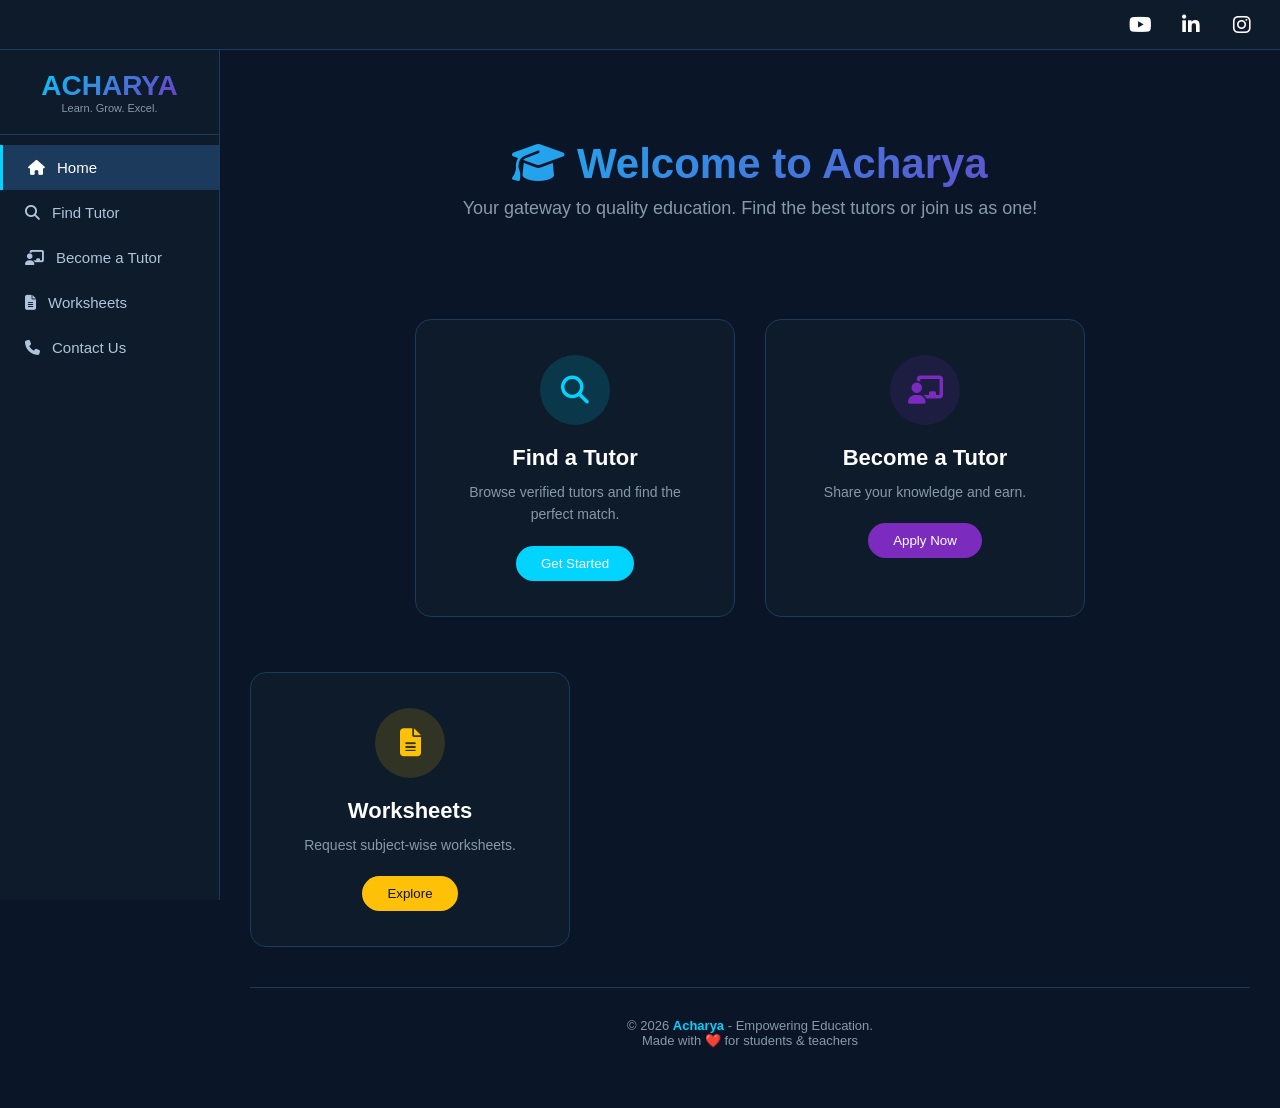
==== commit 12ec1f85: "Update index.html" ====
--- a/index.html
+++ b/index.html
@@ -3,70 +3,397 @@
 <head>
 <meta charset="UTF-8">
 <meta name="viewport" content="width=device-width, initial-scale=1.0">
-<title>Acharya Tutors</title>
+<title>Acharya Tutors - Tutor in Lucknow & Online Tuition All Over India</title>
+<meta name="description" content="Acharya Tutors provides trusted tutors in Lucknow and online tuition all over India for school students. Contact us for home tuition and study support.">
+        <link rel="canonical" href="https://acharyatutors.in/" />
 <link rel="stylesheet" href="https://cdnjs.cloudflare.com/ajax/libs/font-awesome/6.5.0/css/all.min.css">
+
 <style>
-    /* Basic CSS */
-    *{margin:0;padding:0;box-sizing:border-box}
-    body{font-family:Segoe UI,Tahoma,sans-serif;background:#0a1628;color:#fff;min-height:100vh}
-    .sidebar{position:fixed;left:0;top:0;width:220px;height:100vh;background:#0d1b2a;padding:20px 0;border-right:1px solid #1b3a5c}
-    .nav-item{padding:15px 25px;cursor:pointer;color:#b0c4de;display:flex;align-items:center;gap:10px}
-    .nav-item.active{background:#1b3a5c;color:#fff;border-left:3px solid #00d4ff}
-    .main-content{margin-left:220px;padding:40px}
-    .section{display:none}
-    .section.active{display:block}
-    .cards-container{display:flex;flex-wrap:wrap;justify-content:center;gap:20px}
-    .card{background:#0d1b2a;border:1px solid #1b3a5c;border-radius:16px;padding:30px;width:300px;text-align:center;cursor:pointer}
-    .card:hover{border-color:#00d4ff}
-    .card-icon{font-size:30px;margin-bottom:15px;color:#00d4ff}
-    .form-container{max-width:600px;margin:0 auto;background:#0d1b2a;padding:30px;border-radius:16px}
-    .submit-btn{width:100%;padding:12px;background:linear-gradient(135deg,#00d4ff,#7b2cbf);border:none;color:white;cursor:pointer;border-radius:8px;margin-top:10px}
+*{margin:0;padding:0;box-sizing:border-box}
+body{font-family:Segoe UI,Tahoma,sans-serif;background:#0a1628;color:#fff;min-height:100vh;overflow-x:hidden}
+.top-bar{position:fixed;top:0;left:0;right:0;height:50px;background:#0d1b2a;display:flex;align-items:center;justify-content:flex-end;padding:0 20px;z-index:1000;border-bottom:1px solid #1b3a5c;gap:15px}
+.top-bar a{color:#fff;font-size:20px;width:36px;height:36px;display:flex;align-items:center;justify-content:center;border-radius:50%;text-decoration:none}
+.top-bar a:hover{transform:scale(1.2)}
+.sidebar{position:fixed;left:0;top:50px;width:220px;height:calc(100vh - 50px);background:#0d1b2a;border-right:1px solid #1b3a5c;padding:20px 0;z-index:999;transition:.3s}
+.logo{text-align:center;padding:0 20px 20px;border-bottom:1px solid #1b3a5c;margin-bottom:10px}
+.logo h1{font-size:28px;background:linear-gradient(135deg,#00d4ff,#7b2cbf);-webkit-background-clip:text;-webkit-text-fill-color:transparent}
+.logo p{font-size:11px;color:#8899a6}
+.nav-item{display:flex;align-items:center;padding:14px 25px;cursor:pointer;color:#b0c4de;font-size:15px;gap:12px}
+.nav-item:hover,.nav-item.active{background:#1b3a5c;color:#fff;border-left:3px solid #00d4ff}
+.main-content{margin-left:220px;margin-top:50px;padding:30px;min-height:calc(100vh - 50px)}
+.section{display:none}
+.section.active{display:block}
+.hero{text-align:center;padding:60px 20px}
+.hero h2{font-size:42px;margin-bottom:10px;background:linear-gradient(135deg,#00d4ff,#7b2cbf);-webkit-background-clip:text;-webkit-text-fill-color:transparent}
+.hero p{font-size:18px;color:#8899a6;margin-bottom:40px}
+.cards-container{display:flex;justify-content:center;gap:30px;flex-wrap:wrap}
+.card{background:#0d1b2a;border:1px solid #1b3a5c;border-radius:16px;padding:35px 30px;width:320px;text-align:center;cursor:pointer}
+.card:hover{transform:translateY(-8px);border-color:#00d4ff}
+.card-icon{width:70px;height:70px;border-radius:50%;display:flex;align-items:center;justify-content:center;margin:0 auto 20px;font-size:28px}
+.card-find .card-icon{background:rgba(0,212,255,.15);color:#00d4ff}
+.card-become .card-icon{background:rgba(123,44,191,.15);color:#7b2cbf}
+.card-worksheet .card-icon{background:rgba(255,193,7,.15);color:#ffc107}
+.card h3{font-size:22px;margin-bottom:10px}
+.card p{color:#8899a6;font-size:14px;line-height:1.6}
+.card-btn{margin-top:20px;padding:10px 25px;border:none;border-radius:25px;color:#fff;cursor:pointer}
+.card-find .card-btn{background:#00d4ff}
+.card-become .card-btn{background:#7b2cbf}
+.card-worksheet .card-btn{background:#ffc107;color:#0a1628}
+.form-container{max-width:500px;margin:0 auto;background:#0d1b2a;border:1px solid #1b3a5c;border-radius:16px;padding:35px}
+.form-container h2{text-align:center;margin-bottom:25px;font-size:26px}
+.form-group{margin-bottom:18px}
+.form-group label{display:block;margin-bottom:6px;color:#b0c4de;font-size:14px}
+.form-group input,.form-group select,.form-group textarea{width:100%;padding:12px 15px;border:1px solid #1b3a5c;border-radius:10px;background:#0a1628;color:#fff;font-size:14px}
+.form-group textarea{min-height:80px}
+.subjects-box{display:flex;flex-direction:column;gap:10px}
+.subjects-box label{display:flex;align-items:center;justify-content:space-between;width:100%;padding:10px 12px;background:#0a1628;border:1px solid #1b3a5c;border-radius:10px;color:#fff}
+.subjects-box input[type="checkbox"]{width:18px;height:18px}
+.submit-btn{width:100%;padding:14px;border:none;border-radius:10px;background:linear-gradient(135deg,#00d4ff,#7b2cbf);color:#fff;font-size:16px;font-weight:600;cursor:pointer;margin-top:10px}
+.back-btn{display:inline-flex;align-items:center;gap:8px;color:#8899a6;cursor:pointer;margin-bottom:20px;font-size:14px}
+.worksheet-hero{text-align:center;padding:40px 20px}
+.worksheet-hero h2{font-size:36px;margin-bottom:10px}
+.worksheet-hero p{color:#8899a6;margin-bottom:30px}
+.subjects-grid{display:grid;grid-template-columns:repeat(auto-fit,minmax(150px,1fr));gap:15px;max-width:900px;margin:0 auto 30px}
+.subject-card{background:#0d1b2a;border:1px solid #1b3a5c;border-radius:12px;padding:20px;text-align:center;cursor:pointer}
+.subject-card:hover{border-color:#ffc107;transform:scale(1.05)}
+.subject-card i{font-size:28px;margin-bottom:8px;display:block}
+.menu-toggle{display:none;position:fixed;top:55px;left:15px;z-index:1001;background:#1b3a5c;border:none;color:#fff;width:40px;height:40px;border-radius:8px;font-size:18px}
+.footer{text-align:center;padding:30px;color:#8899a6;font-size:13px;border-top:1px solid #1b3a5c;margin-top:40px}
+@media(max-width:768px){
+.sidebar{transform:translateX(-100%)}
+.sidebar.open{transform:translateX(0)}
+.main-content{margin-left:0;padding:80px 15px 25px}
+.menu-toggle{display:flex;align-items:center;justify-content:center}
+.hero h2{font-size:28px}
+.card{width:100%;max-width:350px}
+}
 </style>
 </head>
+
 <body>
 
-<div class="sidebar">
-    <div style="text-align:center; padding:20px;"><h1>ACHARYA</h1></div>
-    <div class="nav-item active" onclick="showSection('home')"><i class="fas fa-home"></i> Home</div>
-    <div class="nav-item" onclick="showSection('find-tutor')"><i class="fas fa-search"></i> Find Tutor</div>
-    <div class="nav-item" onclick="showSection('become-tutor')"><i class="fas fa-chalkboard-teacher"></i> Become a Tutor</div>
-    <div class="nav-item" onclick="showSection('worksheet')"><i class="fas fa-file-alt"></i> Worksheets</div>
-    <div class="nav-item" onclick="showSection('contact')"><i class="fas fa-phone"></i> Contact Us</div>
+<div class="top-bar">
+<a href="https://youtube.com" target="_blank"><i class="fab fa-youtube"></i></a>
+<a href="https://linkedin.com" target="_blank"><i class="fab fa-linkedin-in"></i></a>
+<a href="https://instagram.com" target="_blank"><i class="fab fa-instagram"></i></a>
+</div>
+
+<button class="menu-toggle" onclick="toggleSidebar()"><i class="fas fa-bars"></i></button>
+
+<div class="sidebar" id="sidebar">
+<div class="logo"><h1>ACHARYA</h1><p>Learn. Grow. Excel.</p></div>
+<div class="nav-item active" onclick="showSection('home')"><i class="fas fa-home"></i> Home</div>
+<div class="nav-item" onclick="showSection('find-tutor')"><i class="fas fa-search"></i> Find Tutor</div>
+<div class="nav-item" onclick="showSection('become-tutor')"><i class="fas fa-chalkboard-teacher"></i> Become a Tutor</div>
+<div class="nav-item" onclick="showSection('worksheet')"><i class="fas fa-file-alt"></i> Worksheets</div>
+<div class="nav-item" onclick="showSection('contact')"><i class="fas fa-phone"></i> Contact Us</div>
 </div>
 
 <div class="main-content">
-    <div id="home" class="section active">
-        <div class="cards-container">
-            <div class="card" onclick="showSection('find-tutor')"><div class="card-icon"><i class="fas fa-search"></i></div><h3>Find a Tutor</h3></div>
-            <div class="card" onclick="showSection('become-tutor')"><div class="card-icon"><i class="fas fa-chalkboard-teacher"></i></div><h3>Become a Tutor</h3></div>
-            <div class="card" onclick="showSection('worksheet')"><div class="card-icon"><i class="fas fa-file-alt"></i></div><h3>Worksheets</h3></div>
+
+<div class="section active" id="home">
+<div class="hero">
+<h2><i class="fas fa-graduation-cap"></i> Welcome to Acharya</h2>
+<p>Your gateway to quality education. Find the best tutors or join us as one!</p>
+</div>
+
+<div class="cards-container">
+<div class="card card-find" onclick="showSection('find-tutor')">
+<div class="card-icon"><i class="fas fa-search"></i></div>
+<h3>Find a Tutor</h3>
+<p>Browse verified tutors and find the perfect match.</p>
+<button class="card-btn">Get Started</button>
+</div>
+
+<div class="card card-become" onclick="showSection('become-tutor')">
+<div class="card-icon"><i class="fas fa-chalkboard-teacher"></i></div>
+<h3>Become a Tutor</h3>
+<p>Share your knowledge and earn.</p>
+<button class="card-btn">Apply Now</button>
+</div>
+<div style="display: grid; grid-template-columns: repeat(auto-fit, minmax(280px, 1fr)); gap: 25px; margin-top: 25px; width: 100%; box-sizing: border-box;">
+        
+        <div class="card card-worksheet" onclick="showSection('worksheet')" style="margin: 0;">
+            <div class="card-icon"><i class="fas fa-file-alt"></i></div>
+            <h3>Worksheets</h3>
+            <p>Request subject-wise worksheets.</p>
+            <button class="card-btn">Explore</button>
         </div>
+
     </div>
-
-    <div id="find-tutor" class="section">
-        <div class="form-container"><h2>Find a Tutor</h2><form><input type="text" placeholder="Name" style="width:100%;padding:10px;margin:10px 0;"><button class="submit-btn">Apply</button></form></div>
+        </div>
+
     </div>
-
-    <div id="become-tutor" class="section">
-        <div class="form-container"><h2>Become a Tutor</h2><form><input type="text" placeholder="Name" style="width:100%;padding:10px;margin:10px 0;"><button class="submit-btn">Apply</button></form></div>
-    </div>
-
-    <div id="worksheet" class="section">
-        <div class="form-container"><h2>Worksheets</h2><p>Request subject-wise worksheets here.</p></div>
-    </div>
-
-    <div id="contact" class="section">
-        <div class="form-container"><h2>Contact Us</h2><p>+91 9196393002</p></div>
-    </div>
+<div class="section" id="find-tutor">
+<div class="back-btn" onclick="showSection('home')"><i class="fas fa-arrow-left"></i> Back to Home</div>
+<div class="form-container">
+<h2><i class="fas fa-search" style="color:#00d4ff"></i> Find a Tutor</h2>
+
+<form onsubmit="handleFindTutor(event)">
+<div class="form-group"><label>Your Name</label><input type="text" id="ft-name" required></div>
+<div class="form-group"><label>Mobile Number</label><input type="tel" id="ft-mobile" required></div>
+
+<div class="form-group">
+<label>Subject Required</label>
+<div class="subjects-box">
+<label>Mathematics <input type="checkbox" name="ft_subject" value="Mathematics"></label>
+<label>Science <input type="checkbox" name="ft_subject" value="Science"></label>
+<label>English <input type="checkbox" name="ft_subject" value="English"></label>
+<label>Hindi <input type="checkbox" name="ft_subject" value="Hindi"></label>
+<label>Social Science <input type="checkbox" name="ft_subject" value="Social Science"></label>
+<label>Computer Science <input type="checkbox" name="ft_subject" value="Computer Science"></label>
+<label>Accounts <input type="checkbox" name="ft_subject" value="Accounts"></label>
+<label>Commerce <input type="checkbox" name="ft_subject" value="Commerce"></label>
+<label>Business Studies <input type="checkbox" name="ft_subject" value="Business Studies"></label>
+<label>EVS <input type="checkbox" name="ft_subject" value="EVS"></label>
+<label>Olympiad <input type="checkbox" name="ft_subject" value="Olympiad"></label>
+<label>Competitive Exams <input type="checkbox" name="ft_subject" value="Competitive Exams"></label>
+<label>Other <input type="checkbox" name="ft_subject" value="Other"></label>
+</div>
+</div>
+
+<div class="form-group">
+<label>Class / Grade / Exam</label>
+<select id="ft-class" required>
+<option value="">Select Class / Exam</option>
+<option>Nursery</option>
+<option>KG</option>
+<option>Class 1-5</option>
+<option>Class 6-8</option>
+<option>Class 9-10</option>
+<option>Class 11-12</option>
+<option>IIT JEE</option>
+<option>NEET</option>
+<option>CUET</option>
+<option>NDA</option>
+<option>Olympiad</option>
+<option>Competitive Exams</option>
+<option>College</option>
+<option>Other</option>
+</select>
+</div>
+
+<div class="form-group"><label>Location / Address</label><input type="text" id="ft-location" required></div>
+<div class="form-group"><label>Additional Requirements</label><textarea id="ft-message"></textarea></div>
+<button type="submit" class="submit-btn"><i class="fab fa-whatsapp"></i> Apply via WhatsApp</button>
+</form>
+</div>
+</div>
+
+<div class="section" id="become-tutor">
+<div class="back-btn" onclick="showSection('home')"><i class="fas fa-arrow-left"></i> Back to Home</div>
+<div class="form-container">
+<h2><i class="fas fa-chalkboard-teacher" style="color:#7b2cbf"></i> Become a Tutor</h2>
+
+<form onsubmit="handleBecomeTutor(event)">
+<div class="form-group"><label>Full Name</label><input type="text" id="bt-name" required></div>
+<div class="form-group"><label>Mobile Number</label><input type="tel" id="bt-mobile" required></div>
+<div class="form-group"><label>Email ID</label><input type="email" id="bt-email" required></div>
+
+<div class="form-group">
+<label>Highest Qualification</label>
+<select id="bt-qualification" required>
+<option value="">Select Qualification</option>
+<option>12th Pass</option>
+<option>Graduate</option>
+<option>Post Graduate</option>
+<option>B.Ed</option>
+<option>M.Ed</option>
+<option>PhD</option>
+<option>Other</option>
+</select>
+</div>
+
+<div class="form-group"><label>Subjects You Can Teach</label><input type="text" id="bt-subjects" required></div>
+<div class="form-group"><label>Classes You Can Teach</label><input type="text" id="bt-classes" required></div>
+<div class="form-group"><label>Your Location</label><input type="text" id="bt-location" required></div>
+<div class="form-group"><label>About Yourself</label><textarea id="bt-about"></textarea></div>
+<button type="submit" class="submit-btn"><i class="fab fa-whatsapp"></i> Apply via WhatsApp</button>
+</form>
+</div>
+</div>
+
+<div class="section" id="worksheet">
+<div class="back-btn" onclick="showSection('home')"><i class="fas fa-arrow-left"></i> Back to Home</div>
+<div class="worksheet-hero">
+<h2><i class="fas fa-file-alt" style="color:#ffc107"></i> Worksheets</h2>
+<p>Select subjects to request worksheets. We will send them via WhatsApp.</p>
+</div>
+
+<div class="subjects-grid">
+<div class="subject-card" onclick="openWorksheetForm('Mathematics')"><i class="fas fa-calculator"></i><span>Mathematics</span></div>
+<div class="subject-card" onclick="openWorksheetForm('Science')"><i class="fas fa-flask"></i><span>Science</span></div>
+<div class="subject-card" onclick="openWorksheetForm('English')"><i class="fas fa-language"></i><span>English</span></div>
+<div class="subject-card" onclick="openWorksheetForm('Hindi')"><i class="fas fa-font"></i><span>Hindi</span></div>
+<div class="subject-card" onclick="openWorksheetForm('Social Science')"><i class="fas fa-globe-asia"></i><span>Social Science</span></div>
+<div class="subject-card" onclick="openWorksheetForm('Computer')"><i class="fas fa-laptop-code"></i><span>Computer</span></div>
+<div class="subject-card" onclick="openWorksheetForm('Accounts')"><i class="fas fa-calculator"></i><span>Accounts</span></div>
+<div class="subject-card" onclick="openWorksheetForm('Commerce')"><i class="fas fa-store"></i><span>Commerce</span></div>
+<div class="subject-card" onclick="openWorksheetForm('Business Studies')"><i class="fas fa-briefcase"></i><span>Business Studies</span></div>
+<div class="subject-card" onclick="openWorksheetForm('EVS')"><i class="fas fa-leaf"></i><span>EVS</span></div>
+<div class="subject-card" onclick="openWorksheetForm('Olympiad')"><i class="fas fa-medal"></i><span>Olympiad</span></div>
+<div class="subject-card" onclick="openWorksheetForm('Competitive Exams')"><i class="fas fa-trophy"></i><span>Competitive Exams</span></div>
+</div>
+
+<div id="worksheet-form-container" class="form-container" style="display:none">
+<h2>Request Worksheet</h2>
+<form onsubmit="handleWorksheet(event)">
+<div class="form-group"><label>Student Name</label><input type="text" id="ws-name" required></div>
+
+<div class="form-group">
+<label>Class / Exam</label>
+<select id="ws-class" required>
+<option value="">Select Class / Exam</option>
+<option>Nursery</option>
+<option>KG</option>
+<option>Class 1</option>
+<option>Class 2</option>
+<option>Class 3</option>
+<option>Class 4</option>
+<option>Class 5</option>
+<option>Class 6</option>
+<option>Class 7</option>
+<option>Class 8</option>
+<option>Class 9</option>
+<option>Class 10</option>
+<option>Class 11</option>
+<option>Class 12</option>
+<option>IIT JEE</option>
+<option>NEET</option>
+<option>CUET</option>
+<option>NDA</option>
+<option>Olympiad</option>
+<option>Competitive Exams</option>
+<option>Other</option>
+</select>
+</div>
+
+<div class="form-group"><label>School Name</label><input type="text" id="ws-school" required></div>
+<div class="form-group"><label>Selected Subjects</label><input type="text" id="ws-subject" readonly required></div>
+<div class="form-group"><label>Parent Mobile</label><input type="tel" id="ws-mobile" required></div>
+<button type="submit" class="submit-btn"><i class="fab fa-whatsapp"></i> Send Request via WhatsApp</button>
+</form>
+</div>
+</div>
+
+<div class="section" id="contact">
+<div class="back-btn" onclick="showSection('home')"><i class="fas fa-arrow-left"></i> Back to Home</div>
+<div class="form-container">
+<h2><i class="fas fa-phone" style="color:#00d4ff"></i> Contact Us</h2>
+<div style="text-align:center">
+<p style="color:#8899a6;margin-bottom:15px">Have questions? Reach out to us directly!</p>
+<a href="https://wa.me/919196393002" target="_blank" style="display:inline-flex;align-items:center;gap:10px;background:#25d366;color:#fff;padding:12px 25px;border-radius:30px;text-decoration:none;font-weight:600">
+<i class="fab fa-whatsapp"></i> Chat on WhatsApp
+</a>
+<p style="margin-top:20px;color:#8899a6">📞 +91 9196393002</p>
+<p style="color:#8899a6">✉️ studywithacharya@gmail.com</p>
+</div>
+</div>
+</div>
+
+<div class="footer">
+<p>© 2026 <strong style="color:#00d4ff">Acharya</strong> - Empowering Education.</p>
+<p>Made with ❤️ for students & teachers</p>
+</div>
+
 </div>
 
 <script>
-    function showSection(id) {
-        document.querySelectorAll('.section').forEach(s => s.classList.remove('active'));
-        document.querySelectorAll('.nav-item').forEach(n => n.classList.remove('active'));
-        document.getElementById(id).classList.add('active');
-        event.currentTarget.classList.add('active');
-    }
+const WHATSAPP_NUMBER = "919196393002";
+
+function showSection(sectionId){
+document.querySelectorAll('.section').forEach(s=>s.classList.remove('active'));
+document.getElementById(sectionId).classList.add('active');
+document.querySelectorAll('.nav-item').forEach(n=>n.classList.remove('active'));
+const navMap={home:0,'find-tutor':1,'become-tutor':2,worksheet:3,contact:4};
+const navItems=document.querySelectorAll('.nav-item');
+if(navItems[navMap[sectionId]]) navItems[navMap[sectionId]].classList.add('active');
+document.getElementById('sidebar').classList.remove('open');
+window.scrollTo(0,0);
+}
+
+function toggleSidebar(){
+document.getElementById('sidebar').classList.toggle('open');
+}
+
+function handleFindTutor(e){
+e.preventDefault();
+const name=document.getElementById('ft-name').value;
+const mobile=document.getElementById('ft-mobile').value;
+const subjects=Array.from(document.querySelectorAll('input[name="ft_subject"]:checked')).map(cb=>cb.value).join(', ');
+const cls=document.getElementById('ft-class').value;
+const location=document.getElementById('ft-location').value;
+const message=document.getElementById('ft-message').value;
+
+if(!subjects){
+alert("Please select at least one subject");
+return;
+}
+
+const text=`*Find Tutor Request - Acharya*
+
+👤 *Name:* ${name}
+📱 *Mobile:* ${mobile}
+📚 *Subject:* ${subjects}
+🏫 *Class / Exam:* ${cls}
+📍 *Location:* ${location}
+💬 *Requirements:* ${message || 'N/A'}
+
+Please help me find a suitable tutor.`;
+
+window.location.href="https://wa.me/"+WHATSAPP_NUMBER+"?text="+encodeURIComponent(text);
+}
+
+function handleBecomeTutor(e){
+e.preventDefault();
+
+const text=`*Become a Tutor Application - Acharya*
+
+👤 *Name:* ${document.getElementById('bt-name').value}
+📱 *Mobile:* ${document.getElementById('bt-mobile').value}
+📧 *Email:* ${document.getElementById('bt-email').value}
+🎓 *Qualification:* ${document.getElementById('bt-qualification').value}
+📚 *Subjects:* ${document.getElementById('bt-subjects').value}
+🏫 *Classes:* ${document.getElementById('bt-classes').value}
+📍 *Location:* ${document.getElementById('bt-location').value}
+💬 *About:* ${document.getElementById('bt-about').value || 'N/A'}
+
+I want to join Acharya as a tutor.`;
+
+window.location.href="https://wa.me/"+WHATSAPP_NUMBER+"?text="+encodeURIComponent(text);
+}
+
+let selectedWorksheetSubjects=[];
+
+function openWorksheetForm(subject){
+document.getElementById('worksheet-form-container').style.display='block';
+
+if(selectedWorksheetSubjects.includes(subject)){
+selectedWorksheetSubjects=selectedWorksheetSubjects.filter(s=>s!==subject);
+}else{
+selectedWorksheetSubjects.push(subject);
+}
+
+document.getElementById('ws-subject').value=selectedWorksheetSubjects.join(', ');
+document.getElementById('worksheet-form-container').scrollIntoView({behavior:'smooth'});
+}
+
+function handleWorksheet(e){
+e.preventDefault();
+
+const text=`*Worksheet Request - Acharya*
+
+👤 *Student Name:* ${document.getElementById('ws-name').value}
+🏫 *Class / Exam:* ${document.getElementById('ws-class').value}
+🏢 *School:* ${document.getElementById('ws-school').value}
+📚 *Subject:* ${document.getElementById('ws-subject').value}
+📱 *Parent Mobile:* ${document.getElementById('ws-mobile').value}
+
+Please send the worksheet for the above details.`;
+
+window.location.href="https://wa.me/"+WHATSAPP_NUMBER+"?text="+encodeURIComponent(text);
+}
 </script>
+
 </body>
 </html>
